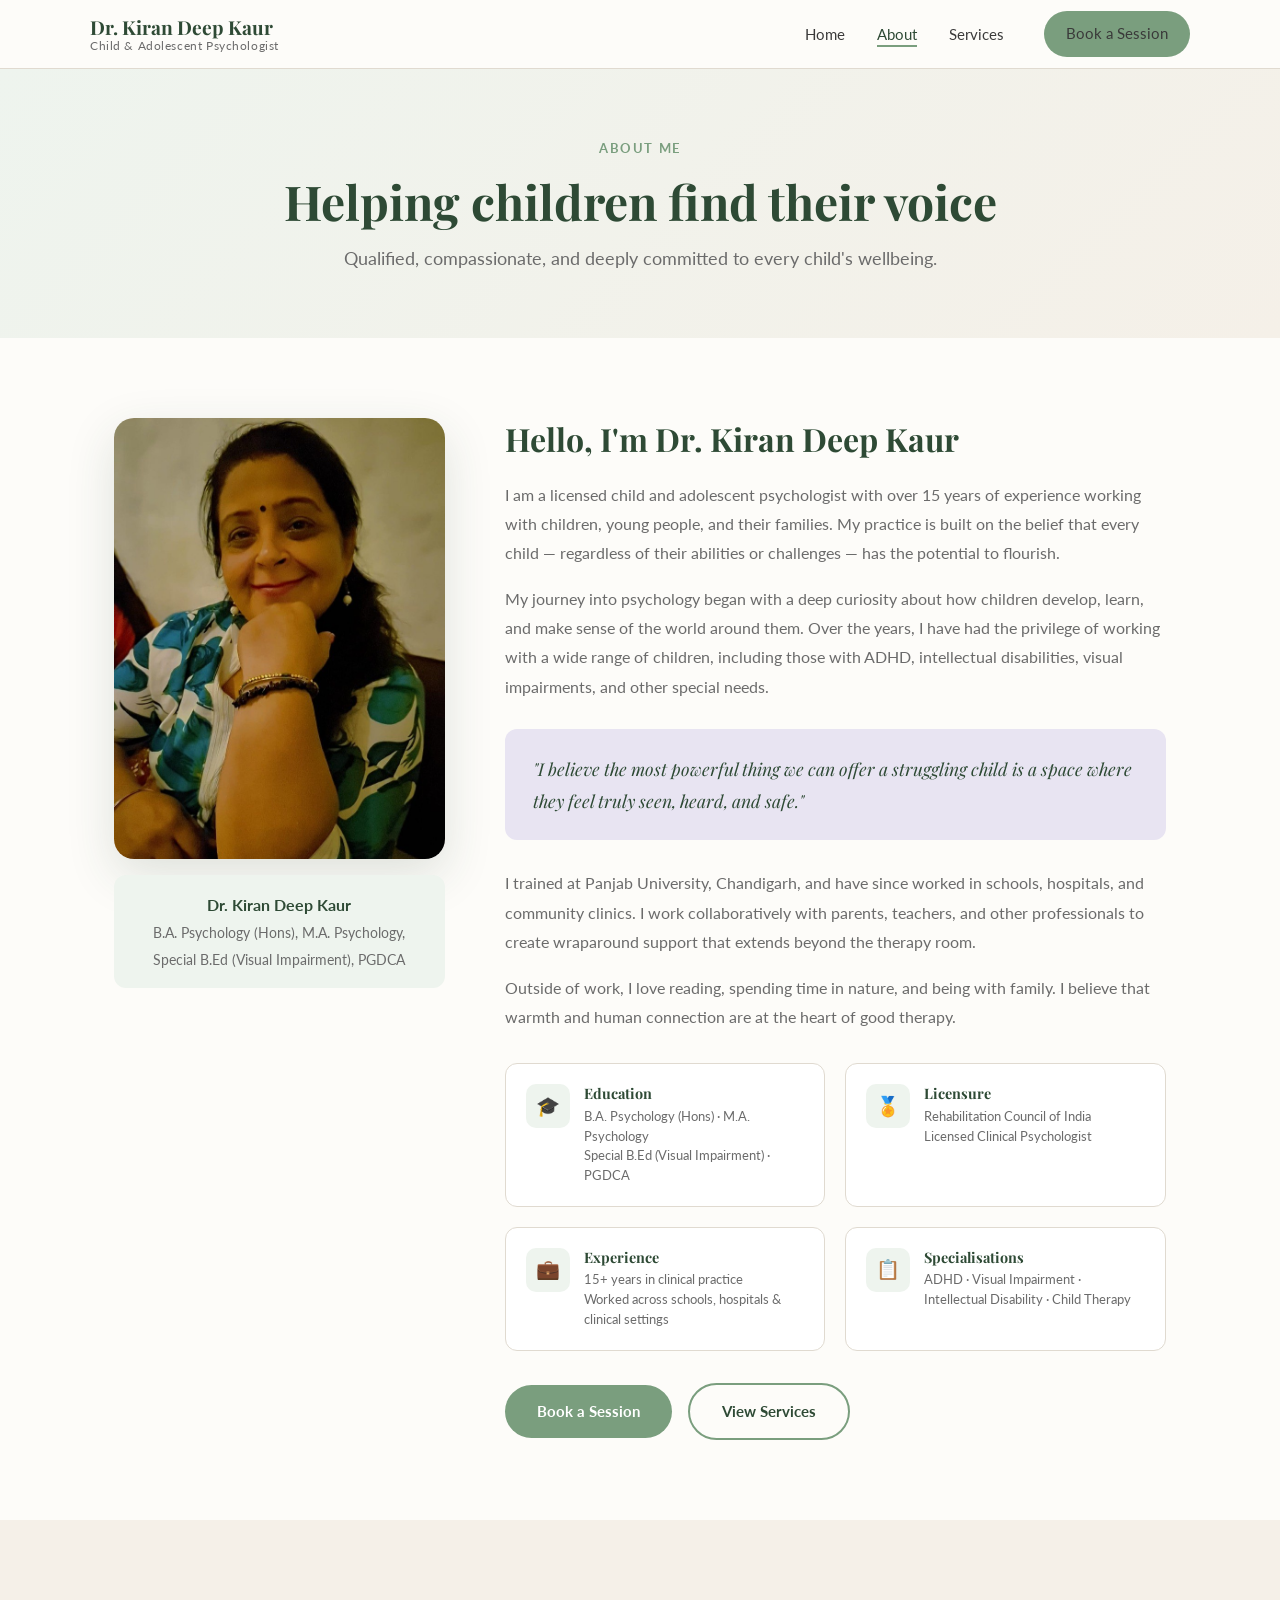
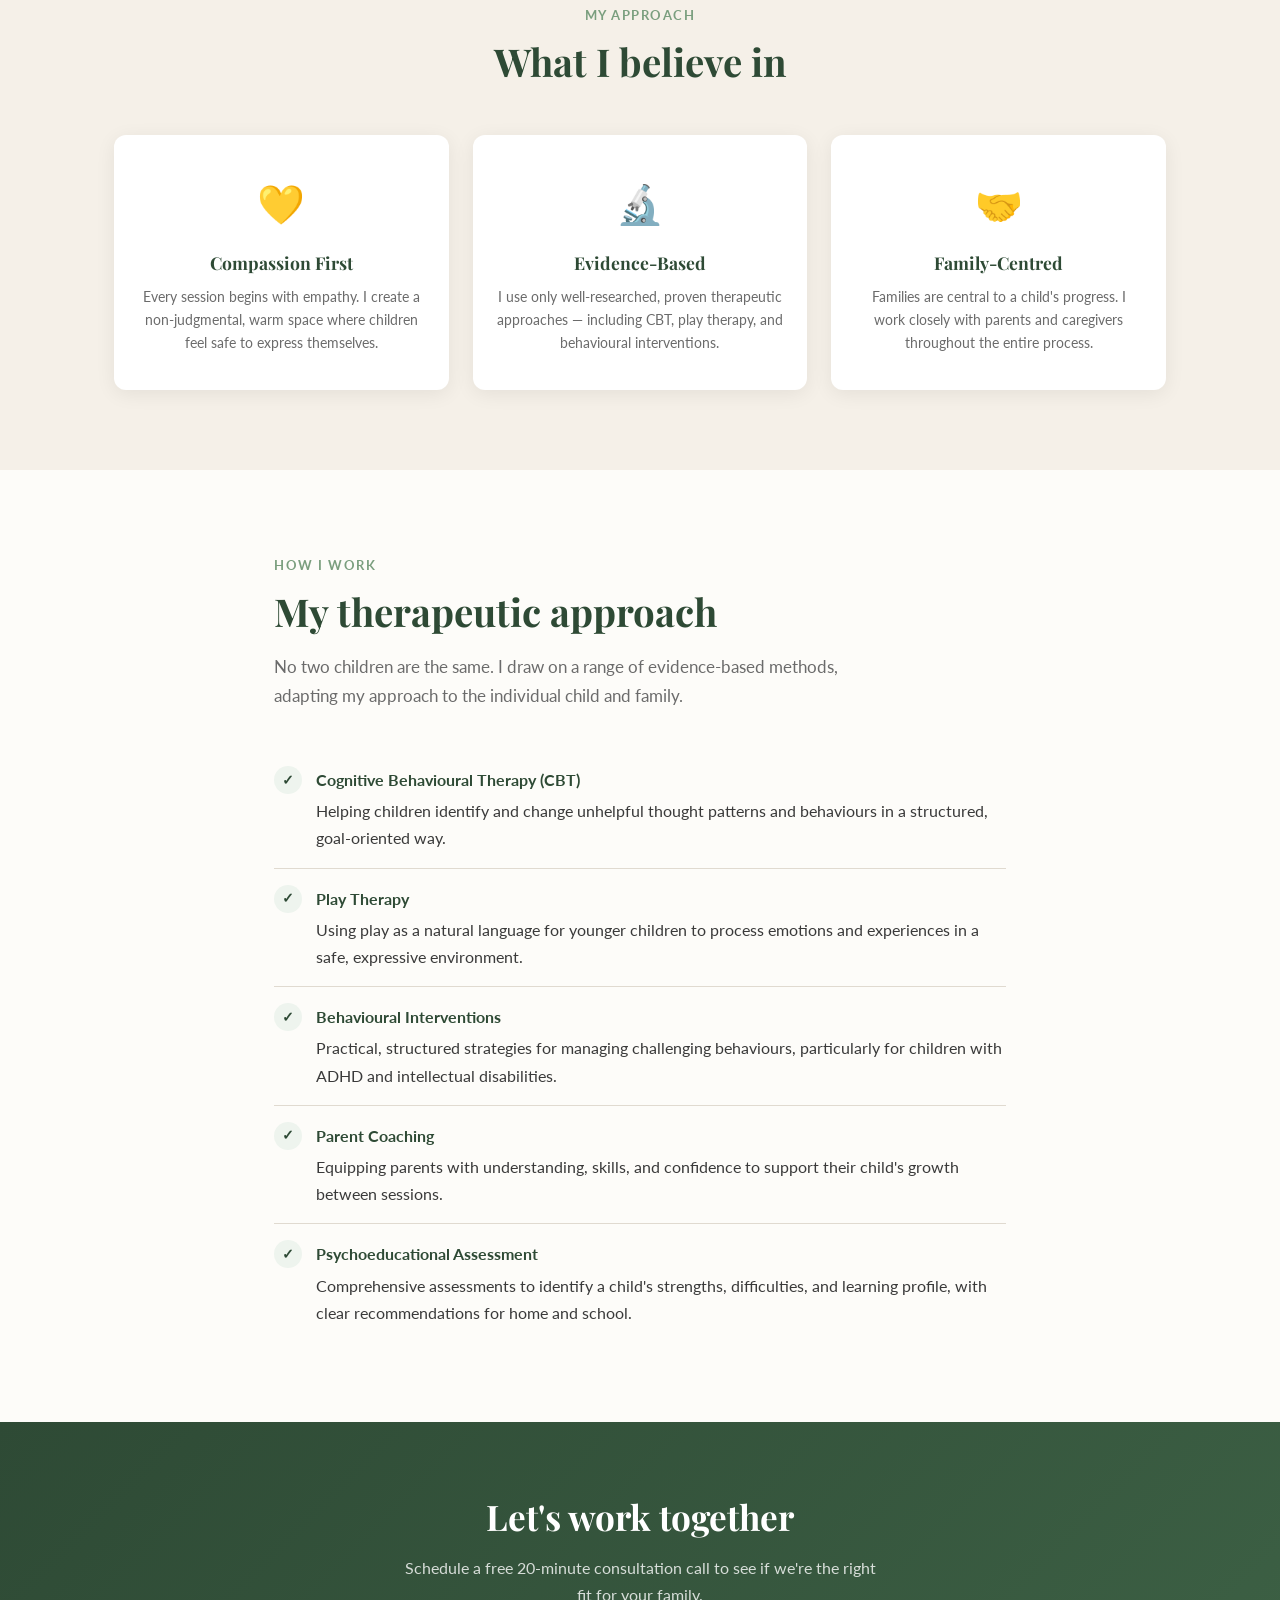
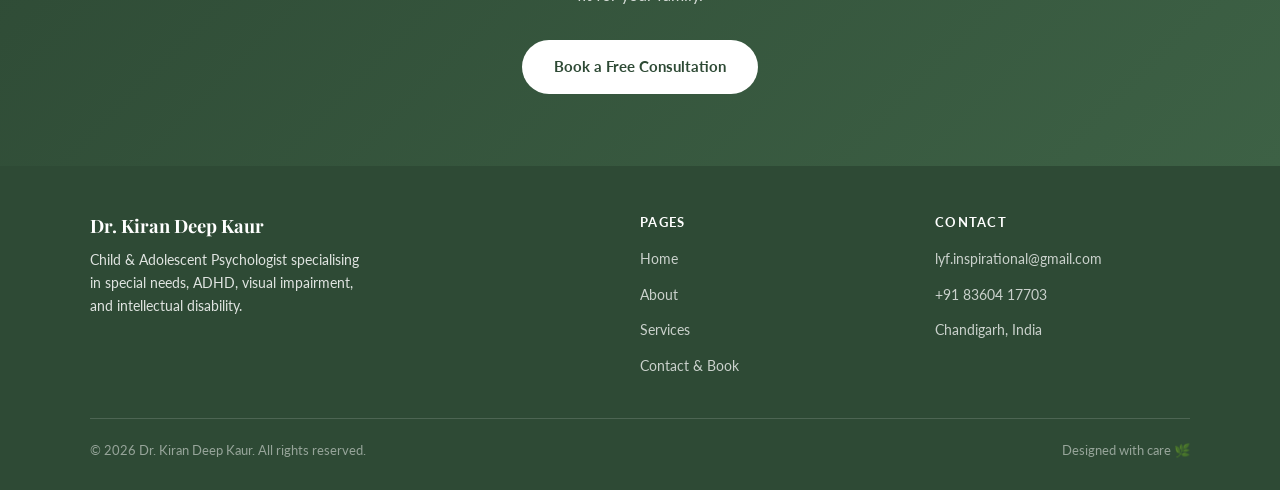
==== about.html @ db2572ac "Initial commit: Dr. Kiran Deep Kaur psychologist website Pure HTML/CSS/JS website for child & adoles" ====
<!DOCTYPE html>
<html lang="en">
<head>
  <meta charset="UTF-8" />
  <meta name="viewport" content="width=device-width, initial-scale=1.0" />
  <title>About — Dr. Kiran Deep Kaur | Child Psychologist</title>
  <meta name="description" content="Learn about Dr. Kiran Deep Kaur's background, qualifications, and approach to child and adolescent psychology." />
  <link rel="preconnect" href="https://fonts.googleapis.com" />
  <link rel="preconnect" href="https://fonts.gstatic.com" crossorigin />
  <link href="https://fonts.googleapis.com/css2?family=Playfair+Display:wght@400;700&family=Lato:wght@300;400;700&display=swap" rel="stylesheet" />
  <link rel="stylesheet" href="css/style.css" />
  <style>
    /* ---- About-specific styles ---- */

    /* Bio section */
    .bio-grid {
      display: grid;
      grid-template-columns: 1fr 2fr;
      gap: 60px;
      align-items: start;
    }
    .bio-photo {
      position: sticky;
      top: 90px;
    }
    .bio-photo img {
      width: 100%;
      border-radius: 20px;
      object-fit: cover;
      aspect-ratio: 3/4;
      box-shadow: 0 16px 48px rgba(46,74,53,0.15);
    }
    .bio-photo-caption {
      background: var(--green-light);
      border-radius: 12px;
      padding: 16px 20px;
      margin-top: 16px;
      text-align: center;
    }
    .bio-photo-caption strong { display: block; color: #2E4A35; font-size: 1rem; }
    .bio-photo-caption span   { font-size: 0.85rem; color: var(--muted); }

    .bio-text h2 { font-size: 2rem; margin-bottom: 20px; }
    .bio-text p  { color: var(--muted); margin-bottom: 16px; font-size: 1.02rem; line-height: 1.8; }

    .bio-highlight {
      background: var(--lavender);
      border-radius: var(--radius);
      padding: 24px 28px;
      margin: 28px 0;
    }
    .bio-highlight p {
      font-family: 'Playfair Display', serif;
      font-size: 1.1rem;
      font-style: italic;
      color: #2E4A35;
      margin: 0;
    }

    /* Credentials */
    .credentials-grid {
      display: grid;
      grid-template-columns: repeat(2, 1fr);
      gap: 20px;
      margin-top: 32px;
    }
    .credential-item {
      display: flex;
      gap: 14px;
      align-items: flex-start;
      padding: 20px;
      background: white;
      border-radius: var(--radius);
      border: 1px solid var(--border);
    }
    .credential-icon {
      width: 44px; height: 44px; min-width: 44px;
      background: var(--green-light);
      border-radius: 10px;
      display: flex; align-items: center; justify-content: center;
      font-size: 1.2rem;
    }
    .credential-item h4 { font-size: 0.9rem; color: #2E4A35; margin-bottom: 4px; }
    .credential-item p  { font-size: 0.82rem; color: var(--muted); margin: 0; line-height: 1.5; }

    /* Values */
    .values-grid {
      display: grid;
      grid-template-columns: repeat(3, 1fr);
      gap: 24px;
    }
    .value-item {
      text-align: center;
      padding: 36px 24px;
      background: white;
      border-radius: var(--radius);
      box-shadow: var(--shadow);
    }
    .value-item .value-icon {
      font-size: 2.4rem;
      margin-bottom: 16px;
      display: block;
    }
    .value-item h3 { font-size: 1.1rem; margin-bottom: 10px; }
    .value-item p  { font-size: 0.9rem; color: var(--muted); line-height: 1.6; }

    /* Approach */
    .approach-list { list-style: none; margin-top: 24px; }
    .approach-list li {
      display: flex;
      gap: 14px;
      align-items: flex-start;
      padding: 16px 0;
      border-bottom: 1px solid var(--border);
    }
    .approach-list li:last-child { border-bottom: none; }
    .approach-list .check {
      min-width: 28px; height: 28px;
      background: var(--green-light);
      border-radius: 50%;
      display: flex; align-items: center; justify-content: center;
      color: #2E4A35;
      font-size: 0.85rem;
      font-weight: 700;
    }
    .approach-list li p { margin: 0; }
    .approach-list li strong { display: block; color: #2E4A35; margin-bottom: 4px; }

    /* Reveal */
    .reveal { opacity: 0; transform: translateY(24px); transition: opacity 0.6s ease, transform 0.6s ease; }
    .reveal.visible { opacity: 1; transform: none; }
    .reveal-delay-1 { transition-delay: 0.1s; }
    .reveal-delay-2 { transition-delay: 0.2s; }

    @media (max-width: 900px) {
      .values-grid { grid-template-columns: 1fr 1fr; }
    }
    @media (max-width: 768px) {
      .bio-grid { grid-template-columns: 1fr; }
      .bio-photo { position: static; }
      .bio-photo img { max-width: 280px; margin: 0 auto; }
      .credentials-grid { grid-template-columns: 1fr; }
      .values-grid { grid-template-columns: 1fr; }
    }
  </style>
</head>
<body>

  <!-- ===================== NAVBAR ===================== -->
  <nav class="navbar">
    <div class="nav-inner">
      <a href="index.html" class="nav-logo">
        Dr. Kiran Deep Kaur
        <span>Child & Adolescent Psychologist</span>
      </a>
      <button class="nav-toggle" aria-label="Toggle navigation">
        <span></span><span></span><span></span>
      </button>
      <ul class="nav-links">
        <li><a href="index.html">Home</a></li>
        <li><a href="about.html">About</a></li>
        <li><a href="services.html">Services</a></li>
        <li><a href="contact.html" class="btn btn-primary">Book a Session</a></li>
      </ul>
    </div>
  </nav>

  <!-- ===================== PAGE HERO ===================== -->
  <div class="page-hero">
    <div class="container">
      <span class="section-label">About me</span>
      <h1>Helping children find their voice</h1>
      <p>Qualified, compassionate, and deeply committed to every child's wellbeing.</p>
    </div>
  </div>

  <!-- ===================== BIO SECTION ===================== -->
  <section class="section">
    <div class="container">
      <div class="bio-grid">
        <!-- LEFT: photo -->
        <div class="bio-photo reveal">
          <!-- REPLACE src with your actual photo, e.g. images/dr-name.jpg -->
          <img src="images/dr-photo.jpg" alt="Dr. Kiran Deep Kaur"
               onerror="this.src='https://placehold.co/400x530/EEF4EE/2E4A35?text=Your+Photo'" />
          <div class="bio-photo-caption">
            <strong>Dr. Kiran Deep Kaur</strong>
            <span>B.A. Psychology (Hons), M.A. Psychology, Special B.Ed (Visual Impairment), PGDCA</span>
          </div>
        </div>

        <!-- RIGHT: text -->
        <div class="bio-text reveal reveal-delay-1">
          <h2>Hello, I'm Dr. Kiran Deep Kaur</h2>

          <p>
            <!-- REPLACE with your actual bio -->
            I am a licensed child and adolescent psychologist with over 15 years of experience working with children, young people, and their families. My practice is built on the belief that every child — regardless of their abilities or challenges — has the potential to flourish.
          </p>
          <p>
            My journey into psychology began with a deep curiosity about how children develop, learn, and make sense of the world around them. Over the years, I have had the privilege of working with a wide range of children, including those with ADHD, intellectual disabilities, visual impairments, and other special needs.
          </p>

          <div class="bio-highlight">
            <p>"I believe the most powerful thing we can offer a struggling child is a space where they feel truly seen, heard, and safe."</p>
          </div>

          <p>
            I trained at Panjab University, Chandigarh, and have since worked in schools, hospitals, and community clinics. I work collaboratively with parents, teachers, and other professionals to create wraparound support that extends beyond the therapy room.
          </p>
          <p>
            Outside of work, I love reading, spending time in nature, and being with family. I believe that warmth and human connection are at the heart of good therapy.
          </p>

          <!-- CREDENTIALS -->
          <div class="credentials-grid">
            <div class="credential-item">
              <div class="credential-icon">🎓</div>
              <div>
                <h4>Education</h4>
                <p>B.A. Psychology (Hons) · M.A. Psychology<br>Special B.Ed (Visual Impairment) · PGDCA</p>
              </div>
            </div>
            <div class="credential-item">
              <div class="credential-icon">🏅</div>
              <div>
                <h4>Licensure</h4>
                <p>Rehabilitation Council of India<br>Licensed Clinical Psychologist</p>
              </div>
            </div>
            <div class="credential-item">
              <div class="credential-icon">💼</div>
              <div>
                <h4>Experience</h4>
                <p>15+ years in clinical practice<br>Worked across schools, hospitals & clinical settings</p>
              </div>
            </div>
            <div class="credential-item">
              <div class="credential-icon">📋</div>
              <div>
                <h4>Specialisations</h4>
                <p>ADHD · Visual Impairment · Intellectual Disability · Child Therapy</p>
              </div>
            </div>
          </div>

          <div style="margin-top: 32px;">
            <a href="contact.html" class="btn btn-primary">Book a Session</a>
            &nbsp;&nbsp;
            <a href="services.html" class="btn btn-outline">View Services</a>
          </div>
        </div>
      </div>
    </div>
  </section>

  <!-- ===================== VALUES ===================== -->
  <section class="section section-alt">
    <div class="container">
      <div style="text-align:center; margin-bottom:48px;">
        <span class="section-label reveal">My approach</span>
        <h2 class="section-title reveal reveal-delay-1">What I believe in</h2>
      </div>
      <div class="values-grid">
        <div class="value-item reveal">
          <span class="value-icon">💛</span>
          <h3>Compassion First</h3>
          <p>Every session begins with empathy. I create a non-judgmental, warm space where children feel safe to express themselves.</p>
        </div>
        <div class="value-item reveal reveal-delay-1">
          <span class="value-icon">🔬</span>
          <h3>Evidence-Based</h3>
          <p>I use only well-researched, proven therapeutic approaches — including CBT, play therapy, and behavioural interventions.</p>
        </div>
        <div class="value-item reveal reveal-delay-2">
          <span class="value-icon">🤝</span>
          <h3>Family-Centred</h3>
          <p>Families are central to a child's progress. I work closely with parents and caregivers throughout the entire process.</p>
        </div>
      </div>
    </div>
  </section>

  <!-- ===================== THERAPEUTIC APPROACH ===================== -->
  <section class="section">
    <div class="container" style="max-width:780px;">
      <span class="section-label reveal">How I work</span>
      <h2 class="section-title reveal reveal-delay-1">My therapeutic approach</h2>
      <p class="section-subtitle reveal reveal-delay-2">
        No two children are the same. I draw on a range of evidence-based methods, adapting my approach to the individual child and family.
      </p>
      <ul class="approach-list">
        <li class="reveal">
          <div class="check">✓</div>
          <p><strong>Cognitive Behavioural Therapy (CBT)</strong>Helping children identify and change unhelpful thought patterns and behaviours in a structured, goal-oriented way.</p>
        </li>
        <li class="reveal reveal-delay-1">
          <div class="check">✓</div>
          <p><strong>Play Therapy</strong>Using play as a natural language for younger children to process emotions and experiences in a safe, expressive environment.</p>
        </li>
        <li class="reveal reveal-delay-2">
          <div class="check">✓</div>
          <p><strong>Behavioural Interventions</strong>Practical, structured strategies for managing challenging behaviours, particularly for children with ADHD and intellectual disabilities.</p>
        </li>
        <li class="reveal">
          <div class="check">✓</div>
          <p><strong>Parent Coaching</strong>Equipping parents with understanding, skills, and confidence to support their child's growth between sessions.</p>
        </li>
        <li class="reveal reveal-delay-1">
          <div class="check">✓</div>
          <p><strong>Psychoeducational Assessment</strong>Comprehensive assessments to identify a child's strengths, difficulties, and learning profile, with clear recommendations for home and school.</p>
        </li>
      </ul>
    </div>
  </section>

  <!-- ===================== CTA ===================== -->
  <section style="background: linear-gradient(135deg,#2E4A35,#3d6145); padding:72px 24px; text-align:center; color:white;">
    <h2 style="color:white; font-size:clamp(1.8rem,3vw,2.2rem); margin-bottom:14px;" class="reveal">Let's work together</h2>
    <p style="color:rgba(255,255,255,0.8); max-width:480px; margin:0 auto 32px;" class="reveal reveal-delay-1">Schedule a free 20-minute consultation call to see if we're the right fit for your family.</p>
    <a href="contact.html" class="btn btn-primary reveal reveal-delay-2" style="background:white; color:#2E4A35;">Book a Free Consultation</a>
  </section>

  <!-- ===================== FOOTER ===================== -->
  <footer>
    <div class="footer-inner">
      <div class="footer-brand">
        <h3>Dr. Kiran Deep Kaur</h3>
        <p>Child & Adolescent Psychologist specialising in special needs, ADHD, visual impairment, and intellectual disability.</p>
      </div>
      <div class="footer-col">
        <h4>Pages</h4>
        <ul>
          <li><a href="index.html">Home</a></li>
          <li><a href="about.html">About</a></li>
          <li><a href="services.html">Services</a></li>
          <li><a href="contact.html">Contact & Book</a></li>
        </ul>
      </div>
      <div class="footer-col">
        <h4>Contact</h4>
        <ul>
          <li><a href="mailto:lyf.inspirational@gmail.com">lyf.inspirational@gmail.com</a></li>
          <li><a href="tel:+910000000000">+91 83604 17703</a></li>
          <li><a href="#">Chandigarh, India</a></li>
        </ul>
      </div>
    </div>
    <div class="footer-bottom">
      <span>© 2026 Dr. Kiran Deep Kaur. All rights reserved.</span>
      <span>Designed with care 🌿</span>
    </div>
  </footer>

  <script src="js/script.js"></script>
</body>
</html>
---- css/style.css ----
/* ============================================================
   PSYCHOLOGIST WEBSITE — Shared Stylesheet
   Colors:  Sage Green  #7A9E7E
            Warm Beige  #F5F0E8
            Lavender    #E8E4F2
            Dark Text   #3A3A3A
            Muted Text  #6B6B6B
   Fonts:   Playfair Display (headings) + Lato (body)
   ============================================================ */

/* ---------- Reset & Base ---------- */
*, *::before, *::after { box-sizing: border-box; margin: 0; padding: 0; }

html { scroll-behavior: smooth; }

body {
  font-family: 'Lato', sans-serif;
  font-size: 16px;
  line-height: 1.7;
  color: #3A3A3A;
  background-color: #FDFCF9;
}

h1, h2, h3, h4 {
  font-family: 'Playfair Display', serif;
  font-weight: 700;
  line-height: 1.3;
  color: #2E4A35;
}

a { text-decoration: none; color: inherit; }
img { max-width: 100%; display: block; }
ul { list-style: none; }

/* ---------- CSS Variables ---------- */
:root {
  --green:     #7A9E7E;
  --green-dark:#2E4A35;
  --green-light:#EEF4EE;
  --beige:     #F5F0E8;
  --lavender:  #E8E4F2;
  --white:     #FFFFFF;
  --text:      #3A3A3A;
  --muted:     #6B6B6B;
  --border:    #E0DAD0;
  --shadow:    0 4px 20px rgba(0,0,0,0.07);
  --radius:    12px;
  --transition:0.3s ease;
}

/* ---------- Utility ---------- */
.container { max-width: 1100px; margin: 0 auto; padding: 0 24px; }
.section    { padding: 80px 0; }
.section-alt{ background: var(--beige); }
.section-lavender { background: var(--lavender); }

.section-label {
  display: inline-block;
  font-size: 0.8rem;
  font-weight: 700;
  letter-spacing: 0.12em;
  text-transform: uppercase;
  color: var(--green);
  margin-bottom: 10px;
}

.section-title {
  font-size: clamp(1.8rem, 3vw, 2.4rem);
  margin-bottom: 16px;
}

.section-subtitle {
  font-size: 1.05rem;
  color: var(--muted);
  max-width: 580px;
  margin-bottom: 40px;
}

.btn {
  display: inline-block;
  padding: 14px 32px;
  border-radius: 50px;
  font-family: 'Lato', sans-serif;
  font-size: 0.95rem;
  font-weight: 700;
  cursor: pointer;
  transition: var(--transition);
  border: none;
}

.btn-primary {
  background: var(--green);
  color: var(--white);
}
.btn-primary:hover { background: var(--green-dark); transform: translateY(-2px); box-shadow: 0 6px 20px rgba(122,158,126,0.35); }

.btn-outline {
  background: transparent;
  color: var(--green-dark);
  border: 2px solid var(--green);
}
.btn-outline:hover { background: var(--green); color: var(--white); transform: translateY(-2px); }

/* ---------- Navigation ---------- */
.navbar {
  position: sticky;
  top: 0;
  z-index: 100;
  background: rgba(253,252,249,0.95);
  backdrop-filter: blur(8px);
  border-bottom: 1px solid var(--border);
  padding: 0 24px;
}

.navbar .nav-inner {
  max-width: 1100px;
  margin: 0 auto;
  display: flex;
  align-items: center;
  justify-content: space-between;
  height: 68px;
}

.nav-logo {
  font-family: 'Playfair Display', serif;
  font-size: 1.2rem;
  font-weight: 700;
  color: var(--green-dark);
  line-height: 1.2;
}
.nav-logo span { display: block; font-size: 0.72rem; font-family: 'Lato', sans-serif; font-weight: 400; color: var(--muted); letter-spacing: 0.05em; }

.nav-links { display: flex; gap: 32px; align-items: center; }
.nav-links a {
  font-size: 0.95rem;
  font-weight: 400;
  color: var(--text);
  transition: color var(--transition);
  position: relative;
}
.nav-links a::after {
  content: '';
  position: absolute;
  bottom: -4px; left: 0;
  width: 0; height: 2px;
  background: var(--green);
  transition: width var(--transition);
}
.nav-links a:hover::after,
.nav-links a.active::after { width: 100%; }
.nav-links a:hover,
.nav-links a.active { color: var(--green-dark); }
.nav-links .btn { margin-left: 8px; padding: 10px 22px; }

/* Hamburger */
.nav-toggle { display: none; flex-direction: column; gap: 5px; cursor: pointer; padding: 4px; }
.nav-toggle span { display: block; width: 24px; height: 2px; background: var(--text); border-radius: 2px; transition: var(--transition); }
.nav-toggle.open span:nth-child(1) { transform: translateY(7px) rotate(45deg); }
.nav-toggle.open span:nth-child(2) { opacity: 0; }
.nav-toggle.open span:nth-child(3) { transform: translateY(-7px) rotate(-45deg); }

/* ---------- Footer ---------- */
footer {
  background: var(--green-dark);
  color: rgba(255,255,255,0.85);
  padding: 48px 24px 28px;
}

.footer-inner {
  max-width: 1100px;
  margin: 0 auto;
  display: grid;
  grid-template-columns: 2fr 1fr 1fr;
  gap: 40px;
  padding-bottom: 32px;
  border-bottom: 1px solid rgba(255,255,255,0.15);
}

.footer-brand h3 {
  font-family: 'Playfair Display', serif;
  color: var(--white);
  font-size: 1.15rem;
  margin-bottom: 10px;
}
.footer-brand p { font-size: 0.9rem; line-height: 1.6; max-width: 280px; }

.footer-col h4 {
  font-family: 'Lato', sans-serif;
  font-size: 0.8rem;
  letter-spacing: 0.1em;
  text-transform: uppercase;
  color: var(--white);
  margin-bottom: 14px;
}
.footer-col ul li { margin-bottom: 8px; }
.footer-col ul li a { font-size: 0.9rem; color: rgba(255,255,255,0.75); transition: color var(--transition); }
.footer-col ul li a:hover { color: var(--white); }

.footer-bottom {
  max-width: 1100px;
  margin: 20px auto 0;
  display: flex;
  justify-content: space-between;
  align-items: center;
  font-size: 0.82rem;
  color: rgba(255,255,255,0.5);
  flex-wrap: wrap;
  gap: 8px;
}

/* ---------- Page Hero (inner pages) ---------- */
.page-hero {
  background: linear-gradient(135deg, var(--green-light) 0%, var(--beige) 100%);
  padding: 64px 24px;
  text-align: center;
}
.page-hero h1 { font-size: clamp(2rem, 4vw, 3rem); margin-bottom: 12px; }
.page-hero p  { font-size: 1.1rem; color: var(--muted); }

/* ---------- Card ---------- */
.card {
  background: var(--white);
  border-radius: var(--radius);
  padding: 32px;
  box-shadow: var(--shadow);
  transition: transform var(--transition), box-shadow var(--transition);
}
.card:hover { transform: translateY(-4px); box-shadow: 0 8px 30px rgba(0,0,0,0.1); }

/* ---------- Responsive ---------- */
@media (max-width: 768px) {
  .section { padding: 56px 0; }

  .nav-links { display: none; flex-direction: column; position: absolute; top: 68px; left: 0; right: 0; background: rgba(253,252,249,0.98); border-bottom: 1px solid var(--border); padding: 20px 24px 24px; gap: 18px; }
  .nav-links.open { display: flex; }
  .nav-toggle { display: flex; }

  .footer-inner { grid-template-columns: 1fr 1fr; }
  .footer-brand { grid-column: 1 / -1; }
}

@media (max-width: 480px) {
  .footer-inner { grid-template-columns: 1fr; }
  .footer-bottom { flex-direction: column; text-align: center; }
}
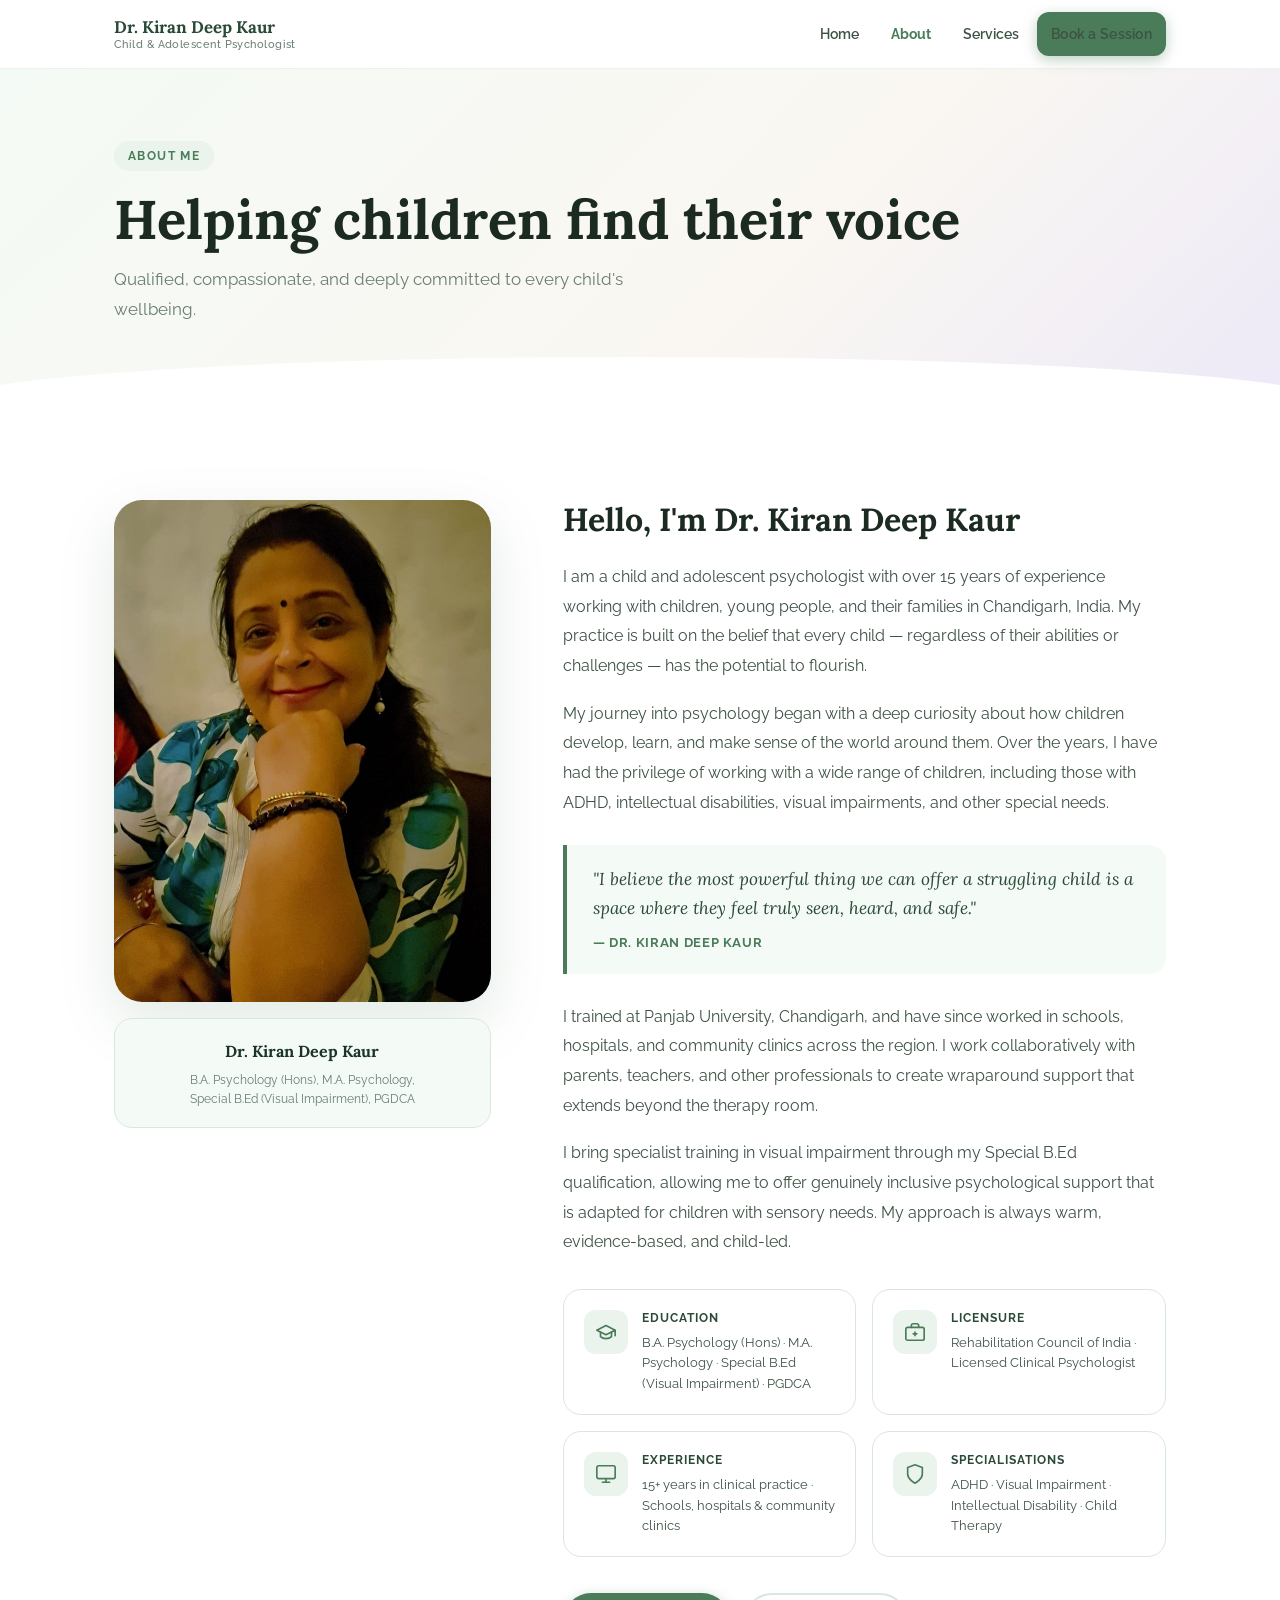
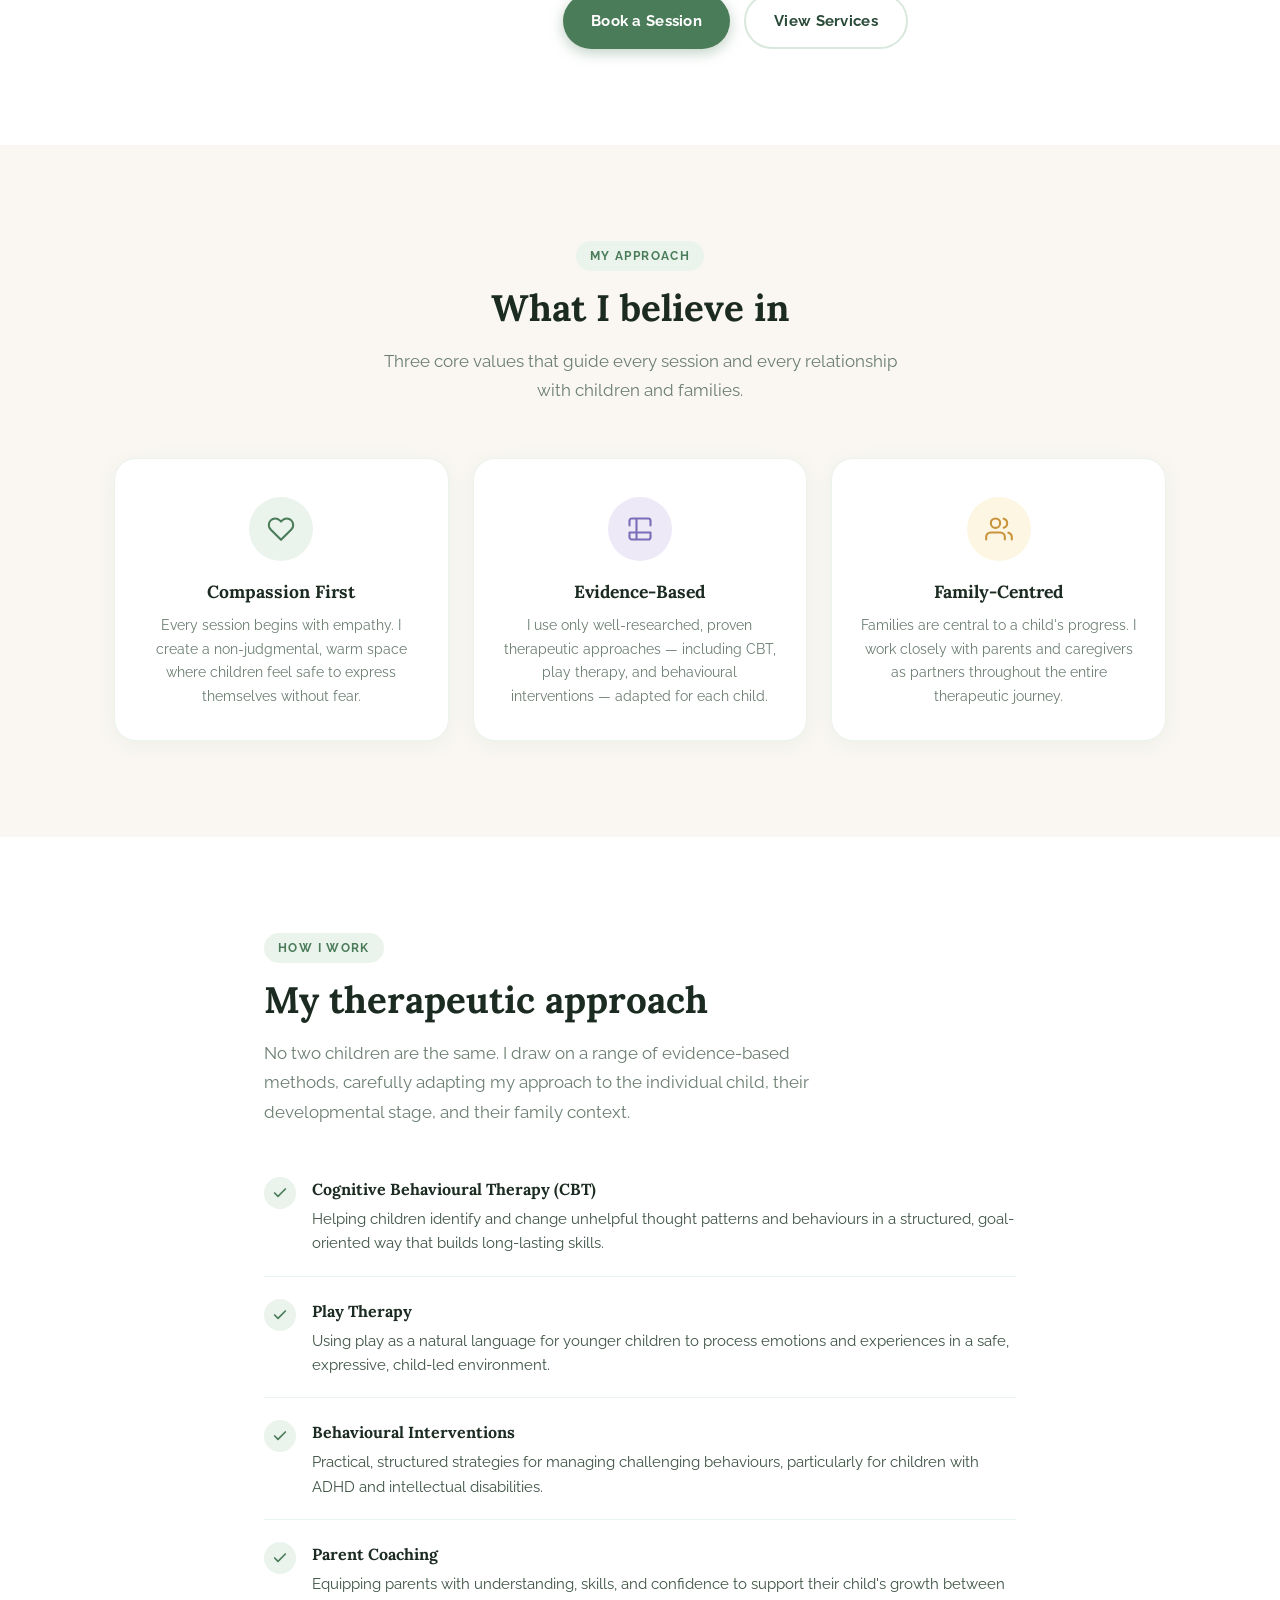
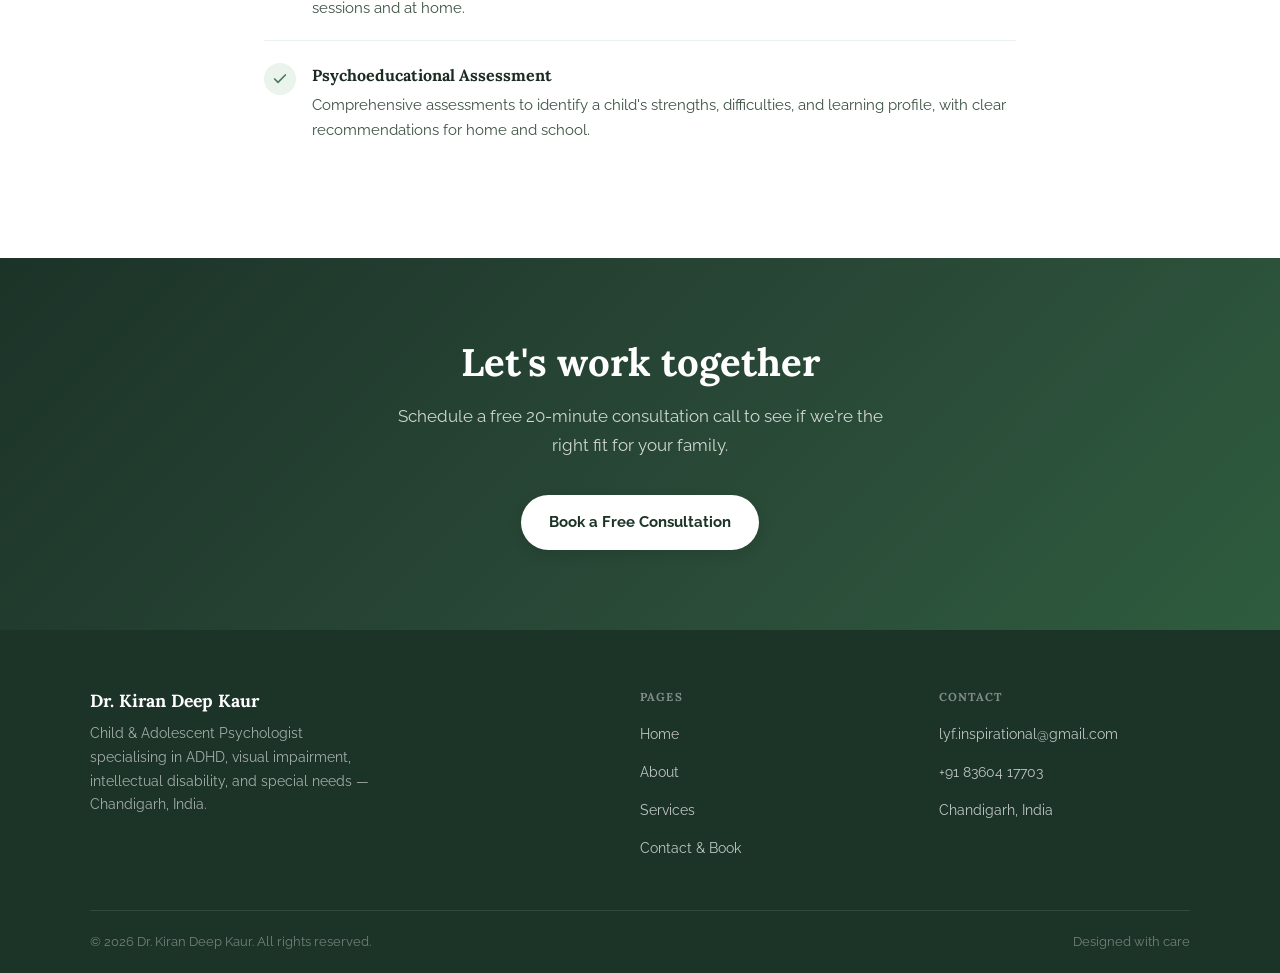
==== commit 256f629c: "Redesign v2: Apply UI UX Pro Max skill — Organic Biophilic + Trust & Authority - Fonts: Lora + Ralew" ====
--- a/about.html
+++ b/about.html
@@ -3,162 +3,291 @@
 <head>
   <meta charset="UTF-8" />
   <meta name="viewport" content="width=device-width, initial-scale=1.0" />
-  <title>About — Dr. Kiran Deep Kaur | Child Psychologist</title>
-  <meta name="description" content="Learn about Dr. Kiran Deep Kaur's background, qualifications, and approach to child and adolescent psychology." />
+  <title>About — Dr. Kiran Deep Kaur | Child &amp; Adolescent Psychologist</title>
+  <meta name="description" content="Learn about Dr. Kiran Deep Kaur — her background, qualifications, values, and therapeutic approach to child and adolescent psychology in Chandigarh, India." />
   <link rel="preconnect" href="https://fonts.googleapis.com" />
   <link rel="preconnect" href="https://fonts.gstatic.com" crossorigin />
-  <link href="https://fonts.googleapis.com/css2?family=Playfair+Display:wght@400;700&family=Lato:wght@300;400;700&display=swap" rel="stylesheet" />
+  <link href="https://fonts.googleapis.com/css2?family=Lora:ital,wght@0,400;0,600;0,700;1,400;1,600&family=Raleway:wght@300;400;500;600;700&display=swap" rel="stylesheet" />
   <link rel="stylesheet" href="css/style.css" />
   <style>
-    /* ---- About-specific styles ---- */
-
-    /* Bio section */
+    /* ===================== ABOUT PAGE STYLES ===================== */
+
+    /* --- Bio Section --- */
     .bio-grid {
       display: grid;
-      grid-template-columns: 1fr 2fr;
-      gap: 60px;
+      grid-template-columns: 5fr 8fr;
+      gap: 72px;
       align-items: start;
     }
-    .bio-photo {
+    .bio-photo-col {
       position: sticky;
-      top: 90px;
-    }
-    .bio-photo img {
-      width: 100%;
-      border-radius: 20px;
+      top: 96px;
+    }
+    .bio-photo-frame {
+      border-radius: 28px;
+      overflow: hidden;
+      aspect-ratio: 3 / 4;
+      box-shadow: 0 20px 56px rgba(74,124,89,0.16);
+    }
+    .bio-photo-frame img {
+      width: 100%; height: 100%;
       object-fit: cover;
-      aspect-ratio: 3/4;
-      box-shadow: 0 16px 48px rgba(46,74,53,0.15);
-    }
-    .bio-photo-caption {
-      background: var(--green-light);
-      border-radius: 12px;
-      padding: 16px 20px;
+      display: block;
+    }
+    .bio-caption-card {
+      background: var(--sage-pale);
+      border: 1px solid var(--border);
+      border-radius: 18px;
+      padding: 18px 22px;
       margin-top: 16px;
       text-align: center;
     }
-    .bio-photo-caption strong { display: block; color: #2E4A35; font-size: 1rem; }
-    .bio-photo-caption span   { font-size: 0.85rem; color: var(--muted); }
-
-    .bio-text h2 { font-size: 2rem; margin-bottom: 20px; }
-    .bio-text p  { color: var(--muted); margin-bottom: 16px; font-size: 1.02rem; line-height: 1.8; }
-
-    .bio-highlight {
-      background: var(--lavender);
-      border-radius: var(--radius);
-      padding: 24px 28px;
+    .bio-caption-card strong {
+      display: block;
+      font-family: 'Lora', serif;
+      font-size: 1rem;
+      color: var(--sage-deep);
+      margin-bottom: 6px;
+    }
+    .bio-caption-card span {
+      font-size: 0.78rem;
+      color: var(--text-muted);
+      line-height: 1.5;
+      display: block;
+    }
+
+    /* Bio text */
+    .bio-text h2 {
+      font-size: clamp(1.7rem, 2.5vw, 2.2rem);
+      color: var(--text-dark);
+      margin-bottom: 22px;
+    }
+    .bio-text p {
+      color: var(--text-body);
+      font-size: 1.02rem;
+      line-height: 1.82;
+      margin-bottom: 18px;
+    }
+    .bio-blockquote {
+      border-left: 4px solid var(--sage);
+      background: var(--sage-pale);
+      border-radius: 0 16px 16px 0;
+      padding: 20px 26px;
       margin: 28px 0;
-    }
-    .bio-highlight p {
-      font-family: 'Playfair Display', serif;
-      font-size: 1.1rem;
+      font-family: 'Lora', serif;
+      font-size: 1.08rem;
       font-style: italic;
-      color: #2E4A35;
-      margin: 0;
-    }
-
-    /* Credentials */
+      color: var(--sage-dark);
+      line-height: 1.65;
+    }
+    .bio-blockquote cite {
+      display: block;
+      margin-top: 10px;
+      font-style: normal;
+      font-family: 'Raleway', sans-serif;
+      font-size: 0.8rem;
+      font-weight: 700;
+      color: var(--sage);
+      text-transform: uppercase;
+      letter-spacing: 0.05em;
+    }
+
+    /* Credentials grid */
     .credentials-grid {
       display: grid;
-      grid-template-columns: repeat(2, 1fr);
-      gap: 20px;
+      grid-template-columns: 1fr 1fr;
+      gap: 16px;
       margin-top: 32px;
     }
-    .credential-item {
+    .cred-card {
       display: flex;
       gap: 14px;
       align-items: flex-start;
       padding: 20px;
-      background: white;
-      border-radius: var(--radius);
+      background: #fff;
+      border-radius: 18px;
       border: 1px solid var(--border);
-    }
-    .credential-icon {
+      transition: border-color 0.2s, box-shadow 0.2s;
+    }
+    .cred-card:hover {
+      border-color: var(--sage-mid);
+      box-shadow: 0 6px 20px rgba(74,124,89,0.1);
+    }
+    .cred-icon {
       width: 44px; height: 44px; min-width: 44px;
-      background: var(--green-light);
-      border-radius: 10px;
+      background: var(--sage-light);
+      border-radius: 12px;
       display: flex; align-items: center; justify-content: center;
-      font-size: 1.2rem;
-    }
-    .credential-item h4 { font-size: 0.9rem; color: #2E4A35; margin-bottom: 4px; }
-    .credential-item p  { font-size: 0.82rem; color: var(--muted); margin: 0; line-height: 1.5; }
-
-    /* Values */
+      color: var(--sage);
+    }
+    .cred-card h4 {
+      font-family: 'Raleway', sans-serif;
+      font-size: 0.78rem;
+      font-weight: 700;
+      text-transform: uppercase;
+      letter-spacing: 0.08em;
+      color: var(--sage-dark);
+      margin-bottom: 6px;
+    }
+    .cred-card p {
+      font-size: 0.84rem;
+      color: var(--text-body);
+      margin: 0;
+      line-height: 1.55;
+    }
+    .bio-ctas {
+      display: flex;
+      gap: 14px;
+      flex-wrap: wrap;
+      margin-top: 36px;
+    }
+
+    /* --- Values Section --- */
     .values-grid {
       display: grid;
       grid-template-columns: repeat(3, 1fr);
       gap: 24px;
     }
-    .value-item {
+    .value-card {
+      background: #fff;
+      border-radius: 22px;
+      padding: 38px 28px 32px;
+      border: 1px solid var(--border-light);
+      box-shadow: 0 4px 20px rgba(74,124,89,0.07);
       text-align: center;
-      padding: 36px 24px;
-      background: white;
-      border-radius: var(--radius);
-      box-shadow: var(--shadow);
-    }
-    .value-item .value-icon {
-      font-size: 2.4rem;
-      margin-bottom: 16px;
-      display: block;
-    }
-    .value-item h3 { font-size: 1.1rem; margin-bottom: 10px; }
-    .value-item p  { font-size: 0.9rem; color: var(--muted); line-height: 1.6; }
-
-    /* Approach */
-    .approach-list { list-style: none; margin-top: 24px; }
+      transition: box-shadow 0.3s, transform 0.3s;
+    }
+    .value-card:hover {
+      box-shadow: 0 12px 36px rgba(74,124,89,0.13);
+      transform: translateY(-4px);
+    }
+    .value-icon-wrap {
+      width: 64px; height: 64px;
+      border-radius: 50%;
+      display: flex; align-items: center; justify-content: center;
+      margin: 0 auto 20px;
+    }
+    .value-icon-wrap.sage-bg   { background: var(--sage-light); color: var(--sage); }
+    .value-icon-wrap.lav-bg    { background: var(--lavender); color: #7B6DB8; }
+    .value-icon-wrap.gold-bg   { background: var(--gold-light); color: var(--gold); }
+    .value-card h3 {
+      font-size: 1.1rem;
+      color: var(--text-dark);
+      margin-bottom: 10px;
+    }
+    .value-card p {
+      font-size: 0.9rem;
+      color: var(--text-muted);
+      line-height: 1.65;
+      margin: 0;
+    }
+
+    /* --- Therapeutic Approach --- */
+    .approach-list {
+      list-style: none;
+      margin-top: 28px;
+      padding: 0;
+    }
     .approach-list li {
       display: flex;
-      gap: 14px;
+      gap: 16px;
       align-items: flex-start;
-      padding: 16px 0;
-      border-bottom: 1px solid var(--border);
+      padding: 20px 0;
+      border-bottom: 1px solid var(--border-light);
     }
     .approach-list li:last-child { border-bottom: none; }
-    .approach-list .check {
-      min-width: 28px; height: 28px;
-      background: var(--green-light);
+    .approach-check {
+      width: 32px; height: 32px; min-width: 32px;
+      background: var(--sage-light);
       border-radius: 50%;
       display: flex; align-items: center; justify-content: center;
-      color: #2E4A35;
-      font-size: 0.85rem;
+      color: var(--sage);
+      margin-top: 2px;
+    }
+    .approach-list li strong {
+      display: block;
+      font-family: 'Lora', serif;
+      font-size: 1rem;
+      color: var(--text-dark);
+      margin-bottom: 4px;
+    }
+    .approach-list li p {
+      font-size: 0.92rem;
+      color: var(--text-body);
+      line-height: 1.65;
+      margin: 0;
+    }
+
+    /* --- CTA Banner --- */
+    .cta-banner {
+      background: linear-gradient(135deg, var(--sage-deep) 0%, var(--sage-dark) 60%, #2E5C3E 100%);
+      padding: 80px 24px;
+      text-align: center;
+    }
+    .cta-banner h2 {
+      color: #fff;
+      font-size: clamp(1.85rem, 3vw, 2.5rem);
+      margin-bottom: 16px;
+    }
+    .cta-banner p {
+      color: rgba(255,255,255,0.78);
+      font-size: 1.05rem;
+      max-width: 500px;
+      margin: 0 auto 36px;
+      line-height: 1.7;
+    }
+    .btn-white {
+      display: inline-flex;
+      align-items: center;
+      gap: 8px;
+      padding: 14px 28px;
+      border-radius: 50px;
+      font-family: 'Raleway', sans-serif;
+      font-size: 0.95rem;
       font-weight: 700;
-    }
-    .approach-list li p { margin: 0; }
-    .approach-list li strong { display: block; color: #2E4A35; margin-bottom: 4px; }
-
-    /* Reveal */
-    .reveal { opacity: 0; transform: translateY(24px); transition: opacity 0.6s ease, transform 0.6s ease; }
-    .reveal.visible { opacity: 1; transform: none; }
-    .reveal-delay-1 { transition-delay: 0.1s; }
-    .reveal-delay-2 { transition-delay: 0.2s; }
-
-    @media (max-width: 900px) {
+      background: #fff;
+      color: var(--sage-deep);
+      text-decoration: none;
+      transition: background 0.2s, transform 0.2s;
+      min-height: 44px;
+    }
+    .btn-white:hover { background: var(--sage-pale); transform: translateY(-2px); }
+
+    /* --- Responsive --- */
+    @media (max-width: 960px) {
       .values-grid { grid-template-columns: 1fr 1fr; }
     }
     @media (max-width: 768px) {
-      .bio-grid { grid-template-columns: 1fr; }
-      .bio-photo { position: static; }
-      .bio-photo img { max-width: 280px; margin: 0 auto; }
+      .bio-grid { grid-template-columns: 1fr; gap: 40px; }
+      .bio-photo-col { position: static; }
+      .bio-photo-frame { max-width: 280px; margin: 0 auto; aspect-ratio: 1 / 1; }
       .credentials-grid { grid-template-columns: 1fr; }
       .values-grid { grid-template-columns: 1fr; }
+    }
+    @media (prefers-reduced-motion: reduce) {
+      .reveal, .reveal-delay-1, .reveal-delay-2 {
+        opacity: 1 !important;
+        transform: none !important;
+        transition: none !important;
+      }
     }
   </style>
 </head>
 <body>
 
   <!-- ===================== NAVBAR ===================== -->
-  <nav class="navbar">
+  <nav class="navbar" role="navigation" aria-label="Main navigation">
     <div class="nav-inner">
       <a href="index.html" class="nav-logo">
         Dr. Kiran Deep Kaur
-        <span>Child & Adolescent Psychologist</span>
+        <span>Child &amp; Adolescent Psychologist</span>
       </a>
-      <button class="nav-toggle" aria-label="Toggle navigation">
+      <button class="nav-toggle" aria-label="Toggle navigation menu" aria-expanded="false">
         <span></span><span></span><span></span>
       </button>
-      <ul class="nav-links">
+      <ul class="nav-links" role="list">
         <li><a href="index.html">Home</a></li>
-        <li><a href="about.html">About</a></li>
+        <li><a href="about.html" class="active">About</a></li>
         <li><a href="services.html">Services</a></li>
         <li><a href="contact.html" class="btn btn-primary">Book a Session</a></li>
       </ul>
@@ -170,73 +299,80 @@
     <div class="container">
       <span class="section-label">About me</span>
       <h1>Helping children find their voice</h1>
-      <p>Qualified, compassionate, and deeply committed to every child's wellbeing.</p>
+      <p class="section-subtitle">Qualified, compassionate, and deeply committed to every child's wellbeing.</p>
     </div>
   </div>
 
   <!-- ===================== BIO SECTION ===================== -->
-  <section class="section">
+  <section class="section" aria-labelledby="bio-heading">
     <div class="container">
       <div class="bio-grid">
-        <!-- LEFT: photo -->
-        <div class="bio-photo reveal">
-          <!-- REPLACE src with your actual photo, e.g. images/dr-name.jpg -->
-          <img src="images/dr-photo.jpg" alt="Dr. Kiran Deep Kaur"
-               onerror="this.src='https://placehold.co/400x530/EEF4EE/2E4A35?text=Your+Photo'" />
-          <div class="bio-photo-caption">
+
+        <!-- LEFT: sticky photo -->
+        <div class="bio-photo-col reveal">
+          <div class="bio-photo-frame">
+            <img
+              src="images/dr-photo.jpg"
+              alt="Dr. Kiran Deep Kaur — Child and Adolescent Psychologist"
+              onerror="this.src='https://placehold.co/400x533/EAF3EC/2A4A38?text=Dr.+Kiran+Deep+Kaur'"
+            />
+          </div>
+          <div class="bio-caption-card">
             <strong>Dr. Kiran Deep Kaur</strong>
-            <span>B.A. Psychology (Hons), M.A. Psychology, Special B.Ed (Visual Impairment), PGDCA</span>
+            <span>B.A. Psychology (Hons), M.A. Psychology,<br>Special B.Ed (Visual Impairment), PGDCA</span>
           </div>
         </div>
 
-        <!-- RIGHT: text -->
+        <!-- RIGHT: bio text -->
         <div class="bio-text reveal reveal-delay-1">
-          <h2>Hello, I'm Dr. Kiran Deep Kaur</h2>
-
-          <p>
-            <!-- REPLACE with your actual bio -->
-            I am a licensed child and adolescent psychologist with over 15 years of experience working with children, young people, and their families. My practice is built on the belief that every child — regardless of their abilities or challenges — has the potential to flourish.
-          </p>
-          <p>
-            My journey into psychology began with a deep curiosity about how children develop, learn, and make sense of the world around them. Over the years, I have had the privilege of working with a wide range of children, including those with ADHD, intellectual disabilities, visual impairments, and other special needs.
-          </p>
-
-          <div class="bio-highlight">
-            <p>"I believe the most powerful thing we can offer a struggling child is a space where they feel truly seen, heard, and safe."</p>
-          </div>
-
-          <p>
-            I trained at Panjab University, Chandigarh, and have since worked in schools, hospitals, and community clinics. I work collaboratively with parents, teachers, and other professionals to create wraparound support that extends beyond the therapy room.
-          </p>
-          <p>
-            Outside of work, I love reading, spending time in nature, and being with family. I believe that warmth and human connection are at the heart of good therapy.
-          </p>
+          <h2 id="bio-heading">Hello, I'm Dr. Kiran Deep Kaur</h2>
+
+          <p>I am a child and adolescent psychologist with over 15 years of experience working with children, young people, and their families in Chandigarh, India. My practice is built on the belief that every child — regardless of their abilities or challenges — has the potential to flourish.</p>
+
+          <p>My journey into psychology began with a deep curiosity about how children develop, learn, and make sense of the world around them. Over the years, I have had the privilege of working with a wide range of children, including those with ADHD, intellectual disabilities, visual impairments, and other special needs.</p>
+
+          <blockquote class="bio-blockquote">
+            "I believe the most powerful thing we can offer a struggling child is a space where they feel truly seen, heard, and safe."
+            <cite>— Dr. Kiran Deep Kaur</cite>
+          </blockquote>
+
+          <p>I trained at Panjab University, Chandigarh, and have since worked in schools, hospitals, and community clinics across the region. I work collaboratively with parents, teachers, and other professionals to create wraparound support that extends beyond the therapy room.</p>
+
+          <p>I bring specialist training in visual impairment through my Special B.Ed qualification, allowing me to offer genuinely inclusive psychological support that is adapted for children with sensory needs. My approach is always warm, evidence-based, and child-led.</p>
 
           <!-- CREDENTIALS -->
-          <div class="credentials-grid">
-            <div class="credential-item">
-              <div class="credential-icon">🎓</div>
+          <div class="credentials-grid" role="list" aria-label="Qualifications and credentials">
+            <div class="cred-card" role="listitem">
+              <div class="cred-icon" aria-hidden="true">
+                <svg width="22" height="22" viewBox="0 0 24 24" fill="none" stroke="currentColor" stroke-width="1.8" stroke-linecap="round" stroke-linejoin="round" aria-hidden="true"><path d="M22 10v6M2 10l10-5 10 5-10 5z"/><path d="M6 12v5c3 3 9 3 12 0v-5"/></svg>
+              </div>
               <div>
                 <h4>Education</h4>
-                <p>B.A. Psychology (Hons) · M.A. Psychology<br>Special B.Ed (Visual Impairment) · PGDCA</p>
+                <p>B.A. Psychology (Hons) · M.A. Psychology · Special B.Ed (Visual Impairment) · PGDCA</p>
               </div>
             </div>
-            <div class="credential-item">
-              <div class="credential-icon">🏅</div>
+            <div class="cred-card" role="listitem">
+              <div class="cred-icon" aria-hidden="true">
+                <svg width="22" height="22" viewBox="0 0 24 24" fill="none" stroke="currentColor" stroke-width="1.8" stroke-linecap="round" stroke-linejoin="round" aria-hidden="true"><rect x="2" y="7" width="20" height="14" rx="2"/><path d="M16 7V5a2 2 0 0 0-2-2h-4a2 2 0 0 0-2 2v2"/><line x1="12" y1="12" x2="12" y2="16"/><line x1="10" y1="14" x2="14" y2="14"/></svg>
+              </div>
               <div>
                 <h4>Licensure</h4>
-                <p>Rehabilitation Council of India<br>Licensed Clinical Psychologist</p>
+                <p>Rehabilitation Council of India · Licensed Clinical Psychologist</p>
               </div>
             </div>
-            <div class="credential-item">
-              <div class="credential-icon">💼</div>
+            <div class="cred-card" role="listitem">
+              <div class="cred-icon" aria-hidden="true">
+                <svg width="22" height="22" viewBox="0 0 24 24" fill="none" stroke="currentColor" stroke-width="1.8" stroke-linecap="round" stroke-linejoin="round" aria-hidden="true"><rect x="2" y="3" width="20" height="14" rx="2"/><path d="M8 21h8M12 17v4"/></svg>
+              </div>
               <div>
                 <h4>Experience</h4>
-                <p>15+ years in clinical practice<br>Worked across schools, hospitals & clinical settings</p>
+                <p>15+ years in clinical practice · Schools, hospitals &amp; community clinics</p>
               </div>
             </div>
-            <div class="credential-item">
-              <div class="credential-icon">📋</div>
+            <div class="cred-card" role="listitem">
+              <div class="cred-icon" aria-hidden="true">
+                <svg width="22" height="22" viewBox="0 0 24 24" fill="none" stroke="currentColor" stroke-width="1.8" stroke-linecap="round" stroke-linejoin="round" aria-hidden="true"><path d="M12 22s8-4 8-10V5l-8-3-8 3v7c0 6 8 10 8 10z"/></svg>
+              </div>
               <div>
                 <h4>Specialisations</h4>
                 <p>ADHD · Visual Impairment · Intellectual Disability · Child Therapy</p>
@@ -244,9 +380,8 @@
             </div>
           </div>
 
-          <div style="margin-top: 32px;">
+          <div class="bio-ctas">
             <a href="contact.html" class="btn btn-primary">Book a Session</a>
-            &nbsp;&nbsp;
             <a href="services.html" class="btn btn-outline">View Services</a>
           </div>
         </div>
@@ -255,70 +390,102 @@
   </section>
 
   <!-- ===================== VALUES ===================== -->
-  <section class="section section-alt">
+  <section class="section section-alt" aria-labelledby="values-heading">
     <div class="container">
-      <div style="text-align:center; margin-bottom:48px;">
+      <div style="text-align:center; margin-bottom:52px;">
         <span class="section-label reveal">My approach</span>
-        <h2 class="section-title reveal reveal-delay-1">What I believe in</h2>
+        <h2 class="section-title reveal reveal-delay-1" id="values-heading">What I believe in</h2>
+        <p class="section-subtitle reveal reveal-delay-2" style="max-width:540px; margin:0 auto;">Three core values that guide every session and every relationship with children and families.</p>
       </div>
       <div class="values-grid">
-        <div class="value-item reveal">
-          <span class="value-icon">💛</span>
+        <article class="value-card reveal">
+          <div class="value-icon-wrap sage-bg" aria-hidden="true">
+            <svg width="28" height="28" viewBox="0 0 24 24" fill="none" stroke="currentColor" stroke-width="1.8" stroke-linecap="round" stroke-linejoin="round" aria-hidden="true"><path d="M20.84 4.61a5.5 5.5 0 0 0-7.78 0L12 5.67l-1.06-1.06a5.5 5.5 0 0 0-7.78 7.78l1.06 1.06L12 21.23l7.78-7.78 1.06-1.06a5.5 5.5 0 0 0 0-7.78z"/></svg>
+          </div>
           <h3>Compassion First</h3>
-          <p>Every session begins with empathy. I create a non-judgmental, warm space where children feel safe to express themselves.</p>
-        </div>
-        <div class="value-item reveal reveal-delay-1">
-          <span class="value-icon">🔬</span>
+          <p>Every session begins with empathy. I create a non-judgmental, warm space where children feel safe to express themselves without fear.</p>
+        </article>
+        <article class="value-card reveal reveal-delay-1">
+          <div class="value-icon-wrap lav-bg" aria-hidden="true">
+            <svg width="28" height="28" viewBox="0 0 24 24" fill="none" stroke="currentColor" stroke-width="1.8" stroke-linecap="round" stroke-linejoin="round" aria-hidden="true"><path d="M9 3H5a2 2 0 0 0-2 2v4m6-6h10a2 2 0 0 1 2 2v4M9 3v18m0 0h10a2 2 0 0 0 2-2v-4M9 21H5a2 2 0 0 1-2-2v-4m0 0h18"/></svg>
+          </div>
           <h3>Evidence-Based</h3>
-          <p>I use only well-researched, proven therapeutic approaches — including CBT, play therapy, and behavioural interventions.</p>
-        </div>
-        <div class="value-item reveal reveal-delay-2">
-          <span class="value-icon">🤝</span>
+          <p>I use only well-researched, proven therapeutic approaches — including CBT, play therapy, and behavioural interventions — adapted for each child.</p>
+        </article>
+        <article class="value-card reveal reveal-delay-2">
+          <div class="value-icon-wrap gold-bg" aria-hidden="true">
+            <svg width="28" height="28" viewBox="0 0 24 24" fill="none" stroke="currentColor" stroke-width="1.8" stroke-linecap="round" stroke-linejoin="round" aria-hidden="true"><path d="M17 21v-2a4 4 0 0 0-4-4H5a4 4 0 0 0-4 4v2"/><circle cx="9" cy="7" r="4"/><path d="M23 21v-2a4 4 0 0 0-3-3.87"/><path d="M16 3.13a4 4 0 0 1 0 7.75"/></svg>
+          </div>
           <h3>Family-Centred</h3>
-          <p>Families are central to a child's progress. I work closely with parents and caregivers throughout the entire process.</p>
-        </div>
+          <p>Families are central to a child's progress. I work closely with parents and caregivers as partners throughout the entire therapeutic journey.</p>
+        </article>
       </div>
     </div>
   </section>
 
   <!-- ===================== THERAPEUTIC APPROACH ===================== -->
-  <section class="section">
-    <div class="container" style="max-width:780px;">
+  <section class="section" aria-labelledby="approach-heading">
+    <div class="container" style="max-width:800px;">
       <span class="section-label reveal">How I work</span>
-      <h2 class="section-title reveal reveal-delay-1">My therapeutic approach</h2>
+      <h2 class="section-title reveal reveal-delay-1" id="approach-heading">My therapeutic approach</h2>
       <p class="section-subtitle reveal reveal-delay-2">
-        No two children are the same. I draw on a range of evidence-based methods, adapting my approach to the individual child and family.
+        No two children are the same. I draw on a range of evidence-based methods, carefully adapting my approach to the individual child, their developmental stage, and their family context.
       </p>
       <ul class="approach-list">
         <li class="reveal">
-          <div class="check">✓</div>
-          <p><strong>Cognitive Behavioural Therapy (CBT)</strong>Helping children identify and change unhelpful thought patterns and behaviours in a structured, goal-oriented way.</p>
+          <div class="approach-check" aria-hidden="true">
+            <svg width="16" height="16" viewBox="0 0 24 24" fill="none" stroke="currentColor" stroke-width="2.5" stroke-linecap="round" stroke-linejoin="round" aria-hidden="true"><polyline points="20 6 9 17 4 12"/></svg>
+          </div>
+          <div>
+            <strong>Cognitive Behavioural Therapy (CBT)</strong>
+            <p>Helping children identify and change unhelpful thought patterns and behaviours in a structured, goal-oriented way that builds long-lasting skills.</p>
+          </div>
         </li>
         <li class="reveal reveal-delay-1">
-          <div class="check">✓</div>
-          <p><strong>Play Therapy</strong>Using play as a natural language for younger children to process emotions and experiences in a safe, expressive environment.</p>
+          <div class="approach-check" aria-hidden="true">
+            <svg width="16" height="16" viewBox="0 0 24 24" fill="none" stroke="currentColor" stroke-width="2.5" stroke-linecap="round" stroke-linejoin="round" aria-hidden="true"><polyline points="20 6 9 17 4 12"/></svg>
+          </div>
+          <div>
+            <strong>Play Therapy</strong>
+            <p>Using play as a natural language for younger children to process emotions and experiences in a safe, expressive, child-led environment.</p>
+          </div>
         </li>
         <li class="reveal reveal-delay-2">
-          <div class="check">✓</div>
-          <p><strong>Behavioural Interventions</strong>Practical, structured strategies for managing challenging behaviours, particularly for children with ADHD and intellectual disabilities.</p>
+          <div class="approach-check" aria-hidden="true">
+            <svg width="16" height="16" viewBox="0 0 24 24" fill="none" stroke="currentColor" stroke-width="2.5" stroke-linecap="round" stroke-linejoin="round" aria-hidden="true"><polyline points="20 6 9 17 4 12"/></svg>
+          </div>
+          <div>
+            <strong>Behavioural Interventions</strong>
+            <p>Practical, structured strategies for managing challenging behaviours, particularly for children with ADHD and intellectual disabilities.</p>
+          </div>
         </li>
         <li class="reveal">
-          <div class="check">✓</div>
-          <p><strong>Parent Coaching</strong>Equipping parents with understanding, skills, and confidence to support their child's growth between sessions.</p>
+          <div class="approach-check" aria-hidden="true">
+            <svg width="16" height="16" viewBox="0 0 24 24" fill="none" stroke="currentColor" stroke-width="2.5" stroke-linecap="round" stroke-linejoin="round" aria-hidden="true"><polyline points="20 6 9 17 4 12"/></svg>
+          </div>
+          <div>
+            <strong>Parent Coaching</strong>
+            <p>Equipping parents with understanding, skills, and confidence to support their child's growth between sessions and at home.</p>
+          </div>
         </li>
         <li class="reveal reveal-delay-1">
-          <div class="check">✓</div>
-          <p><strong>Psychoeducational Assessment</strong>Comprehensive assessments to identify a child's strengths, difficulties, and learning profile, with clear recommendations for home and school.</p>
+          <div class="approach-check" aria-hidden="true">
+            <svg width="16" height="16" viewBox="0 0 24 24" fill="none" stroke="currentColor" stroke-width="2.5" stroke-linecap="round" stroke-linejoin="round" aria-hidden="true"><polyline points="20 6 9 17 4 12"/></svg>
+          </div>
+          <div>
+            <strong>Psychoeducational Assessment</strong>
+            <p>Comprehensive assessments to identify a child's strengths, difficulties, and learning profile, with clear recommendations for home and school.</p>
+          </div>
         </li>
       </ul>
     </div>
   </section>
 
-  <!-- ===================== CTA ===================== -->
-  <section style="background: linear-gradient(135deg,#2E4A35,#3d6145); padding:72px 24px; text-align:center; color:white;">
-    <h2 style="color:white; font-size:clamp(1.8rem,3vw,2.2rem); margin-bottom:14px;" class="reveal">Let's work together</h2>
-    <p style="color:rgba(255,255,255,0.8); max-width:480px; margin:0 auto 32px;" class="reveal reveal-delay-1">Schedule a free 20-minute consultation call to see if we're the right fit for your family.</p>
-    <a href="contact.html" class="btn btn-primary reveal reveal-delay-2" style="background:white; color:#2E4A35;">Book a Free Consultation</a>
+  <!-- ===================== CTA BANNER ===================== -->
+  <section class="cta-banner" aria-labelledby="about-cta-heading">
+    <h2 class="reveal" id="about-cta-heading">Let's work together</h2>
+    <p class="reveal reveal-delay-1">Schedule a free 20-minute consultation call to see if we're the right fit for your family.</p>
+    <a href="contact.html" class="btn-white reveal reveal-delay-2">Book a Free Consultation</a>
   </section>
 
   <!-- ===================== FOOTER ===================== -->
@@ -326,7 +493,7 @@
     <div class="footer-inner">
       <div class="footer-brand">
         <h3>Dr. Kiran Deep Kaur</h3>
-        <p>Child & Adolescent Psychologist specialising in special needs, ADHD, visual impairment, and intellectual disability.</p>
+        <p>Child &amp; Adolescent Psychologist specialising in ADHD, visual impairment, intellectual disability, and special needs — Chandigarh, India.</p>
       </div>
       <div class="footer-col">
         <h4>Pages</h4>
@@ -334,21 +501,21 @@
           <li><a href="index.html">Home</a></li>
           <li><a href="about.html">About</a></li>
           <li><a href="services.html">Services</a></li>
-          <li><a href="contact.html">Contact & Book</a></li>
+          <li><a href="contact.html">Contact &amp; Book</a></li>
         </ul>
       </div>
       <div class="footer-col">
         <h4>Contact</h4>
         <ul>
           <li><a href="mailto:lyf.inspirational@gmail.com">lyf.inspirational@gmail.com</a></li>
-          <li><a href="tel:+910000000000">+91 83604 17703</a></li>
-          <li><a href="#">Chandigarh, India</a></li>
+          <li><a href="tel:+918360417703">+91 83604 17703</a></li>
+          <li><a href="contact.html">Chandigarh, India</a></li>
         </ul>
       </div>
     </div>
     <div class="footer-bottom">
-      <span>© 2026 Dr. Kiran Deep Kaur. All rights reserved.</span>
-      <span>Designed with care 🌿</span>
+      <span>&#169; 2026 Dr. Kiran Deep Kaur. All rights reserved.</span>
+      <span>Designed with care</span>
     </div>
   </footer>
 
--- a/css/style.css
+++ b/css/style.css
@@ -1,245 +1,291 @@
 /* ============================================================
-   PSYCHOLOGIST WEBSITE — Shared Stylesheet
-   Colors:  Sage Green  #7A9E7E
-            Warm Beige  #F5F0E8
-            Lavender    #E8E4F2
-            Dark Text   #3A3A3A
-            Muted Text  #6B6B6B
-   Fonts:   Playfair Display (headings) + Lato (body)
+   DR. KIRAN DEEP KAUR — Psychologist Website v2
+   Design System: Organic Biophilic + Trust & Authority
+   Fonts: Lora (headings) + Raleway (body) — "Wellness Calm"
+   Skill: UI UX Pro Max v2 applied
+   WCAG AAA | 44px touch targets | SVG icons | Reduced motion
    ============================================================ */
 
-/* ---------- Reset & Base ---------- */
+/* ---------- Design Tokens ---------- */
+:root {
+  --sage:        #4A7C59;
+  --sage-dark:   #2A4A38;
+  --sage-deep:   #1C3328;
+  --sage-mid:    #7AAF8A;
+  --sage-light:  #EAF3EC;
+  --sage-pale:   #F4FAF5;
+  --cream:       #FAF7F2;
+  --warm-white:  #FFFFFF;
+  --lavender:    #EDE9F7;
+  --lavender-mid:#C4BAE8;
+  --gold:        #C8933A;
+  --gold-light:  #FDF6E3;
+
+  --text-dark:   #1C2B22;
+  --text-body:   #3D5244;
+  --text-muted:  #6A7D70;
+  --text-light:  #9AB0A0;
+
+  --border:      #D8E8DC;
+  --border-light:#EBF3ED;
+
+  --shadow-xs:   0 1px 4px rgba(42,74,56,0.06);
+  --shadow-sm:   0 2px 10px rgba(42,74,56,0.08);
+  --shadow-md:   0 8px 28px rgba(42,74,56,0.11);
+  --shadow-lg:   0 16px 48px rgba(42,74,56,0.15);
+  --shadow-xl:   0 24px 64px rgba(42,74,56,0.18);
+
+  --r-xs:  8px;
+  --r-sm:  12px;
+  --r-md:  18px;
+  --r-lg:  24px;
+  --r-xl:  32px;
+  --r-full:9999px;
+
+  --section-pad: 96px 24px;
+  --container:   1100px;
+  --ease:        cubic-bezier(0.4, 0, 0.2, 1);
+}
+
+/* ---------- Reset ---------- */
 *, *::before, *::after { box-sizing: border-box; margin: 0; padding: 0; }
-
-html { scroll-behavior: smooth; }
-
+html { font-size: 16px; scroll-behavior: smooth; -webkit-text-size-adjust: 100%; }
 body {
-  font-family: 'Lato', sans-serif;
-  font-size: 16px;
-  line-height: 1.7;
-  color: #3A3A3A;
-  background-color: #FDFCF9;
-}
-
+  font-family: 'Raleway', sans-serif;
+  font-size: 1rem;
+  line-height: 1.75;
+  color: var(--text-body);
+  background: var(--warm-white);
+  -webkit-font-smoothing: antialiased;
+}
+@media (prefers-reduced-motion: reduce) {
+  *, *::before, *::after { animation-duration: 0.01ms !important; transition-duration: 0.01ms !important; }
+}
+img { max-width: 100%; height: auto; display: block; }
+a   { color: inherit; text-decoration: none; }
+ul  { list-style: none; }
+button { font-family: inherit; cursor: pointer; border: none; background: none; }
+
+/* ---------- Typography ---------- */
 h1, h2, h3, h4 {
-  font-family: 'Playfair Display', serif;
+  font-family: 'Lora', serif;
   font-weight: 700;
-  line-height: 1.3;
-  color: #2E4A35;
-}
-
-a { text-decoration: none; color: inherit; }
-img { max-width: 100%; display: block; }
-ul { list-style: none; }
-
-/* ---------- CSS Variables ---------- */
-:root {
-  --green:     #7A9E7E;
-  --green-dark:#2E4A35;
-  --green-light:#EEF4EE;
-  --beige:     #F5F0E8;
-  --lavender:  #E8E4F2;
-  --white:     #FFFFFF;
-  --text:      #3A3A3A;
-  --muted:     #6B6B6B;
-  --border:    #E0DAD0;
-  --shadow:    0 4px 20px rgba(0,0,0,0.07);
-  --radius:    12px;
-  --transition:0.3s ease;
-}
-
-/* ---------- Utility ---------- */
-.container { max-width: 1100px; margin: 0 auto; padding: 0 24px; }
-.section    { padding: 80px 0; }
-.section-alt{ background: var(--beige); }
-.section-lavender { background: var(--lavender); }
+  color: var(--text-dark);
+  line-height: 1.25;
+}
+h1 { font-size: clamp(2.2rem, 4.5vw, 3.4rem); }
+h2 { font-size: clamp(1.7rem, 3vw, 2.4rem); }
+h3 { font-size: 1.2rem; }
+h4 { font-size: 0.95rem; }
+p  { line-height: 1.75; color: var(--text-body); }
+
+/* ---------- Layout ---------- */
+.container     { max-width: var(--container); margin: 0 auto; padding: 0 24px; }
+.section       { padding: var(--section-pad); }
+.section-alt   { background: var(--cream); padding: var(--section-pad); }
+.section-sage  { background: var(--sage-pale); padding: var(--section-pad); }
 
 .section-label {
   display: inline-block;
-  font-size: 0.8rem;
+  font-size: 0.72rem;
   font-weight: 700;
   letter-spacing: 0.12em;
   text-transform: uppercase;
-  color: var(--green);
-  margin-bottom: 10px;
-}
-
-.section-title {
-  font-size: clamp(1.8rem, 3vw, 2.4rem);
-  margin-bottom: 16px;
-}
-
-.section-subtitle {
-  font-size: 1.05rem;
-  color: var(--muted);
-  max-width: 580px;
-  margin-bottom: 40px;
-}
-
+  color: var(--sage);
+  background: var(--sage-light);
+  padding: 5px 14px;
+  border-radius: var(--r-full);
+  margin-bottom: 14px;
+}
+.section-title    { font-size: clamp(1.7rem, 3vw, 2.3rem); margin-bottom: 16px; }
+.section-subtitle { font-size: 1.05rem; color: var(--text-muted); max-width: 580px; line-height: 1.75; }
+
+/* ---------- Buttons — 44px min touch target ---------- */
 .btn {
-  display: inline-block;
-  padding: 14px 32px;
-  border-radius: 50px;
-  font-family: 'Lato', sans-serif;
-  font-size: 0.95rem;
-  font-weight: 700;
-  cursor: pointer;
-  transition: var(--transition);
-  border: none;
-}
-
+  display: inline-flex; align-items: center; gap: 8px;
+  padding: 13px 28px;
+  border-radius: var(--r-full);
+  font-family: 'Raleway', sans-serif;
+  font-size: 0.92rem; font-weight: 700; letter-spacing: 0.02em;
+  transition: all 250ms var(--ease);
+  cursor: pointer; min-height: 44px; white-space: nowrap;
+}
+.btn:focus-visible { outline: 3px solid var(--sage); outline-offset: 3px; }
 .btn-primary {
-  background: var(--green);
-  color: var(--white);
-}
-.btn-primary:hover { background: var(--green-dark); transform: translateY(-2px); box-shadow: 0 6px 20px rgba(122,158,126,0.35); }
-
+  background: var(--sage); color: white;
+  box-shadow: 0 4px 14px rgba(74,124,89,0.35);
+}
+.btn-primary:hover { background: var(--sage-dark); transform: translateY(-2px); box-shadow: 0 6px 20px rgba(74,124,89,0.40); }
 .btn-outline {
-  background: transparent;
-  color: var(--green-dark);
-  border: 2px solid var(--green);
-}
-.btn-outline:hover { background: var(--green); color: var(--white); transform: translateY(-2px); }
-
-/* ---------- Navigation ---------- */
+  background: transparent; color: var(--sage-dark);
+  border: 2px solid var(--border);
+}
+.btn-outline:hover { border-color: var(--sage); color: var(--sage); background: var(--sage-light); transform: translateY(-2px); }
+.btn-white { background: white; color: var(--sage-dark); box-shadow: 0 4px 14px rgba(0,0,0,0.12); }
+.btn-white:hover { background: var(--sage-light); transform: translateY(-2px); }
+
+/* ---------- Navbar ---------- */
 .navbar {
-  position: sticky;
-  top: 0;
-  z-index: 100;
-  background: rgba(253,252,249,0.95);
-  backdrop-filter: blur(8px);
-  border-bottom: 1px solid var(--border);
-  padding: 0 24px;
-}
-
-.navbar .nav-inner {
-  max-width: 1100px;
-  margin: 0 auto;
-  display: flex;
-  align-items: center;
-  justify-content: space-between;
-  height: 68px;
-}
-
+  position: sticky; top: 0; z-index: 100;
+  background: rgba(255,255,255,0.93);
+  backdrop-filter: blur(16px); -webkit-backdrop-filter: blur(16px);
+  border-bottom: 1px solid var(--border-light);
+  transition: box-shadow 250ms var(--ease);
+}
+.navbar.scrolled { box-shadow: var(--shadow-sm); }
+.nav-inner {
+  max-width: var(--container); margin: 0 auto; padding: 0 24px;
+  height: 68px; display: flex; align-items: center; justify-content: space-between; gap: 24px;
+}
 .nav-logo {
-  font-family: 'Playfair Display', serif;
-  font-size: 1.2rem;
-  font-weight: 700;
-  color: var(--green-dark);
-  line-height: 1.2;
-}
-.nav-logo span { display: block; font-size: 0.72rem; font-family: 'Lato', sans-serif; font-weight: 400; color: var(--muted); letter-spacing: 0.05em; }
-
-.nav-links { display: flex; gap: 32px; align-items: center; }
+  display: flex; flex-direction: column; gap: 1px;
+  font-family: 'Lora', serif; font-size: 1.05rem; font-weight: 700;
+  color: var(--sage-dark); line-height: 1.2;
+}
+.nav-logo span {
+  font-family: 'Raleway', sans-serif; font-size: 0.7rem; font-weight: 500;
+  color: var(--text-muted); letter-spacing: 0.04em;
+}
+.nav-logo:focus-visible { outline: 3px solid var(--sage); outline-offset: 4px; border-radius: var(--r-xs); }
+.nav-links { display: flex; align-items: center; gap: 4px; }
 .nav-links a {
-  font-size: 0.95rem;
-  font-weight: 400;
-  color: var(--text);
-  transition: color var(--transition);
-  position: relative;
-}
-.nav-links a::after {
-  content: '';
-  position: absolute;
-  bottom: -4px; left: 0;
-  width: 0; height: 2px;
-  background: var(--green);
-  transition: width var(--transition);
-}
-.nav-links a:hover::after,
-.nav-links a.active::after { width: 100%; }
-.nav-links a:hover,
-.nav-links a.active { color: var(--green-dark); }
-.nav-links .btn { margin-left: 8px; padding: 10px 22px; }
-
-/* Hamburger */
-.nav-toggle { display: none; flex-direction: column; gap: 5px; cursor: pointer; padding: 4px; }
-.nav-toggle span { display: block; width: 24px; height: 2px; background: var(--text); border-radius: 2px; transition: var(--transition); }
+  font-size: 0.9rem; font-weight: 600; color: var(--text-body);
+  padding: 8px 14px; border-radius: var(--r-sm);
+  transition: color 150ms var(--ease), background 150ms var(--ease);
+  min-height: 44px; display: flex; align-items: center;
+}
+.nav-links a:hover { color: var(--sage); background: var(--sage-light); }
+.nav-links a.active { color: var(--sage); font-weight: 700; }
+.nav-links a:focus-visible { outline: 3px solid var(--sage); outline-offset: 2px; }
+.nav-toggle {
+  display: none; flex-direction: column; gap: 5px; padding: 10px;
+  border-radius: var(--r-sm); min-width: 44px; min-height: 44px;
+  align-items: center; justify-content: center; cursor: pointer;
+}
+.nav-toggle span { display: block; width: 22px; height: 2px; background: var(--text-dark); border-radius: 2px; transition: all 250ms var(--ease); }
+.nav-toggle:focus-visible { outline: 3px solid var(--sage); outline-offset: 2px; }
 .nav-toggle.open span:nth-child(1) { transform: translateY(7px) rotate(45deg); }
 .nav-toggle.open span:nth-child(2) { opacity: 0; }
 .nav-toggle.open span:nth-child(3) { transform: translateY(-7px) rotate(-45deg); }
 
-/* ---------- Footer ---------- */
-footer {
-  background: var(--green-dark);
-  color: rgba(255,255,255,0.85);
-  padding: 48px 24px 28px;
-}
-
-.footer-inner {
-  max-width: 1100px;
-  margin: 0 auto;
-  display: grid;
-  grid-template-columns: 2fr 1fr 1fr;
-  gap: 40px;
-  padding-bottom: 32px;
-  border-bottom: 1px solid rgba(255,255,255,0.15);
-}
-
-.footer-brand h3 {
-  font-family: 'Playfair Display', serif;
-  color: var(--white);
-  font-size: 1.15rem;
-  margin-bottom: 10px;
-}
-.footer-brand p { font-size: 0.9rem; line-height: 1.6; max-width: 280px; }
-
-.footer-col h4 {
-  font-family: 'Lato', sans-serif;
-  font-size: 0.8rem;
-  letter-spacing: 0.1em;
-  text-transform: uppercase;
-  color: var(--white);
-  margin-bottom: 14px;
-}
-.footer-col ul li { margin-bottom: 8px; }
-.footer-col ul li a { font-size: 0.9rem; color: rgba(255,255,255,0.75); transition: color var(--transition); }
-.footer-col ul li a:hover { color: var(--white); }
-
-.footer-bottom {
-  max-width: 1100px;
-  margin: 20px auto 0;
-  display: flex;
-  justify-content: space-between;
-  align-items: center;
-  font-size: 0.82rem;
-  color: rgba(255,255,255,0.5);
-  flex-wrap: wrap;
-  gap: 8px;
-}
-
 /* ---------- Page Hero (inner pages) ---------- */
 .page-hero {
-  background: linear-gradient(135deg, var(--green-light) 0%, var(--beige) 100%);
-  padding: 64px 24px;
-  text-align: center;
-}
-.page-hero h1 { font-size: clamp(2rem, 4vw, 3rem); margin-bottom: 12px; }
-.page-hero p  { font-size: 1.1rem; color: var(--muted); }
-
-/* ---------- Card ---------- */
+  background: linear-gradient(135deg, var(--sage-pale) 0%, var(--cream) 60%, var(--lavender) 100%);
+  padding: 72px 24px 80px; position: relative; overflow: hidden;
+}
+.page-hero::after {
+  content: ''; position: absolute; bottom: -1px; left: 0; right: 0;
+  height: 48px; background: var(--warm-white);
+  clip-path: ellipse(55% 100% at 50% 100%);
+}
+.page-hero h1 { margin-bottom: 12px; }
+.page-hero p  { color: var(--text-muted); font-size: 1.05rem; max-width: 520px; }
+
+/* ---------- Icon Wrappers ---------- */
+.icon-wrap {
+  display: inline-flex; align-items: center; justify-content: center;
+  border-radius: var(--r-md); background: var(--sage-light); color: var(--sage-dark); flex-shrink: 0;
+}
+.icon-wrap svg { display: block; }
+.icon-wrap-sm  { width: 40px; height: 40px; min-width: 40px; }
+.icon-wrap-md  { width: 52px; height: 52px; min-width: 52px; }
+.icon-wrap-lg  { width: 64px; height: 64px; min-width: 64px; }
+.icon-wrap-lavender { background: var(--lavender); color: #5B4FA0; }
+.icon-wrap-gold     { background: var(--gold-light); color: #8A6210; }
+.icon-wrap-round    { border-radius: 50%; }
+
+/* ---------- Cards ---------- */
 .card {
-  background: var(--white);
-  border-radius: var(--radius);
-  padding: 32px;
-  box-shadow: var(--shadow);
-  transition: transform var(--transition), box-shadow var(--transition);
-}
-.card:hover { transform: translateY(-4px); box-shadow: 0 8px 30px rgba(0,0,0,0.1); }
+  background: var(--warm-white); border-radius: var(--r-lg);
+  border: 1px solid var(--border-light); box-shadow: var(--shadow-sm); padding: 32px;
+  transition: box-shadow 250ms var(--ease), transform 250ms var(--ease);
+}
+.card:hover { box-shadow: var(--shadow-md); transform: translateY(-3px); }
+
+/* ---------- Stat chip ---------- */
+.stat-chip {
+  text-align: center; padding: 20px 24px;
+  background: white; border-radius: var(--r-lg);
+  border: 1px solid var(--border-light); box-shadow: var(--shadow-xs);
+}
+.stat-chip .stat-num {
+  font-family: 'Lora', serif; font-size: 2rem; font-weight: 700;
+  color: var(--sage-dark); line-height: 1;
+}
+.stat-chip .stat-label { font-size: 0.8rem; color: var(--text-muted); margin-top: 4px; font-weight: 600; }
+
+/* ---------- Form Elements ---------- */
+.form-group { display: flex; flex-direction: column; gap: 6px; }
+.form-group label { font-size: 0.88rem; font-weight: 600; color: var(--text-dark); }
+.form-group input,
+.form-group textarea,
+.form-group select {
+  font-family: 'Raleway', sans-serif; font-size: 0.95rem; color: var(--text-dark);
+  background: var(--warm-white); border: 1.5px solid var(--border); border-radius: var(--r-md);
+  padding: 12px 16px; min-height: 44px;
+  transition: border-color 150ms var(--ease), box-shadow 150ms var(--ease); width: 100%;
+}
+.form-group input:focus,
+.form-group textarea:focus,
+.form-group select:focus {
+  outline: none; border-color: var(--sage);
+  box-shadow: 0 0 0 3px rgba(74,124,89,0.15);
+}
+.form-group textarea { resize: vertical; min-height: 120px; line-height: 1.6; }
+.form-error { font-size: 0.82rem; color: #C0392B; font-weight: 500; min-height: 18px; }
+.input-error { border-color: #C0392B !important; }
+#formSuccess {
+  display: none; background: var(--sage-light); border: 1.5px solid var(--sage-mid);
+  color: var(--sage-dark); border-radius: var(--r-md); padding: 14px 18px;
+  font-size: 0.92rem; font-weight: 600; margin-top: 12px;
+}
+
+/* ---------- Footer ---------- */
+footer { background: var(--sage-deep); padding: 60px 24px 0; }
+.footer-inner {
+  max-width: var(--container); margin: 0 auto;
+  display: grid; grid-template-columns: 2fr 1fr 1fr; gap: 48px;
+  padding-bottom: 48px; border-bottom: 1px solid rgba(255,255,255,0.1);
+}
+.footer-brand h3 { font-family: 'Lora', serif; font-size: 1.1rem; color: white; margin-bottom: 10px; }
+.footer-brand p  { font-size: 0.88rem; color: rgba(255,255,255,0.6); line-height: 1.7; max-width: 280px; }
+.footer-col h4 {
+  font-size: 0.72rem; font-weight: 700; text-transform: uppercase; letter-spacing: 0.1em;
+  color: rgba(255,255,255,0.45); margin-bottom: 16px;
+}
+.footer-col ul li + li { margin-top: 10px; }
+.footer-col a { font-size: 0.9rem; color: rgba(255,255,255,0.72); transition: color 150ms var(--ease); }
+.footer-col a:hover { color: white; }
+.footer-col a:focus-visible { outline: 2px solid var(--sage-mid); outline-offset: 2px; border-radius: 3px; }
+.footer-bottom {
+  max-width: var(--container); margin: 0 auto; padding: 20px 0;
+  display: flex; align-items: center; justify-content: space-between;
+  font-size: 0.8rem; color: rgba(255,255,255,0.38);
+}
+
+/* ---------- Scroll Reveal ---------- */
+.reveal { opacity: 0; transform: translateY(28px); transition: opacity 0.65s var(--ease), transform 0.65s var(--ease); }
+.reveal.visible { opacity: 1; transform: none; }
+.reveal-delay-1 { transition-delay: 0.1s; }
+.reveal-delay-2 { transition-delay: 0.2s; }
+.reveal-delay-3 { transition-delay: 0.3s; }
+.reveal-delay-4 { transition-delay: 0.4s; }
 
 /* ---------- Responsive ---------- */
 @media (max-width: 768px) {
-  .section { padding: 56px 0; }
-
-  .nav-links { display: none; flex-direction: column; position: absolute; top: 68px; left: 0; right: 0; background: rgba(253,252,249,0.98); border-bottom: 1px solid var(--border); padding: 20px 24px 24px; gap: 18px; }
+  :root { --section-pad: 64px 20px; }
+  .nav-toggle { display: flex; }
+  .nav-links {
+    display: none; position: absolute; top: 68px; left: 0; right: 0;
+    background: white; flex-direction: column; align-items: stretch;
+    padding: 16px; border-bottom: 1px solid var(--border-light);
+    box-shadow: var(--shadow-md); gap: 4px;
+  }
   .nav-links.open { display: flex; }
-  .nav-toggle { display: flex; }
-
-  .footer-inner { grid-template-columns: 1fr 1fr; }
-  .footer-brand { grid-column: 1 / -1; }
-}
-
+  .nav-links a { padding: 12px 16px; border-radius: var(--r-md); font-size: 1rem; }
+  .footer-inner { grid-template-columns: 1fr; gap: 32px; }
+  .footer-bottom { flex-direction: column; gap: 8px; text-align: center; }
+}
 @media (max-width: 480px) {
-  .footer-inner { grid-template-columns: 1fr; }
-  .footer-bottom { flex-direction: column; text-align: center; }
-}
+  .btn { padding: 12px 22px; font-size: 0.88rem; }
+}
